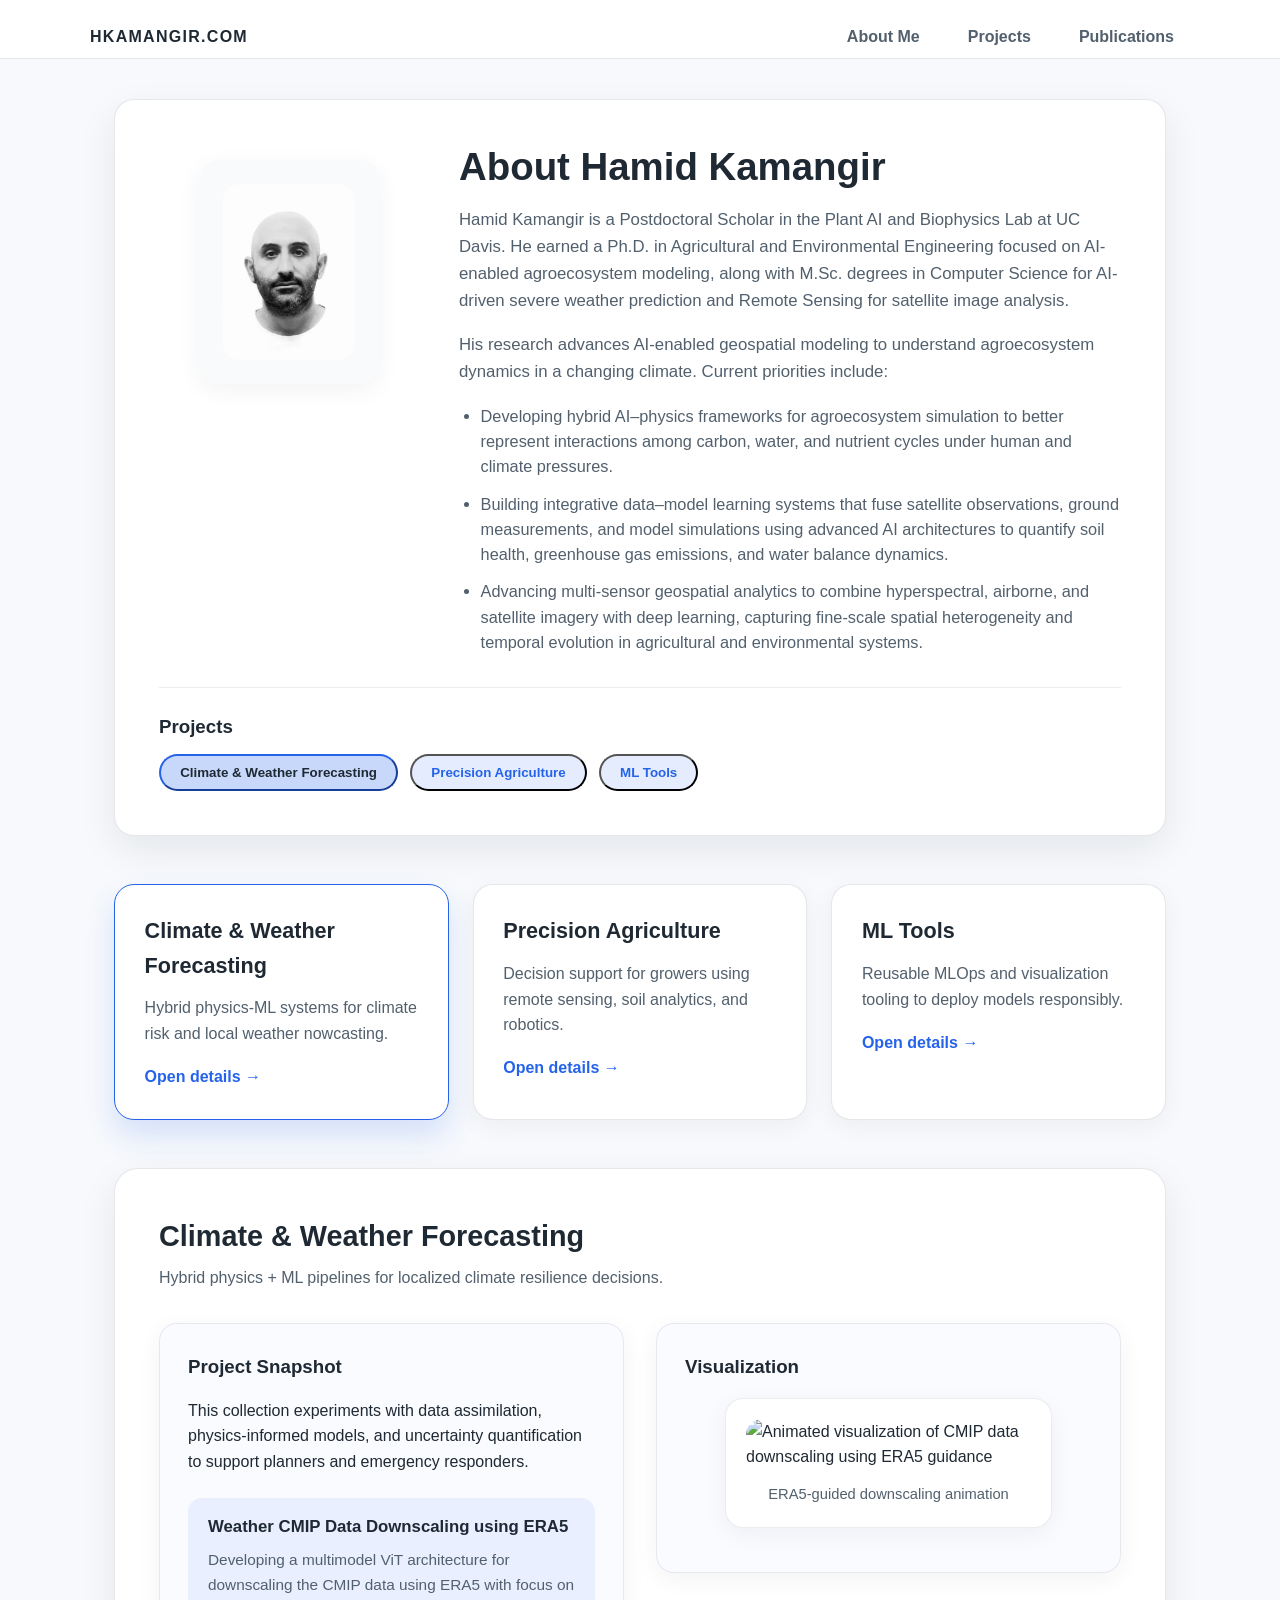
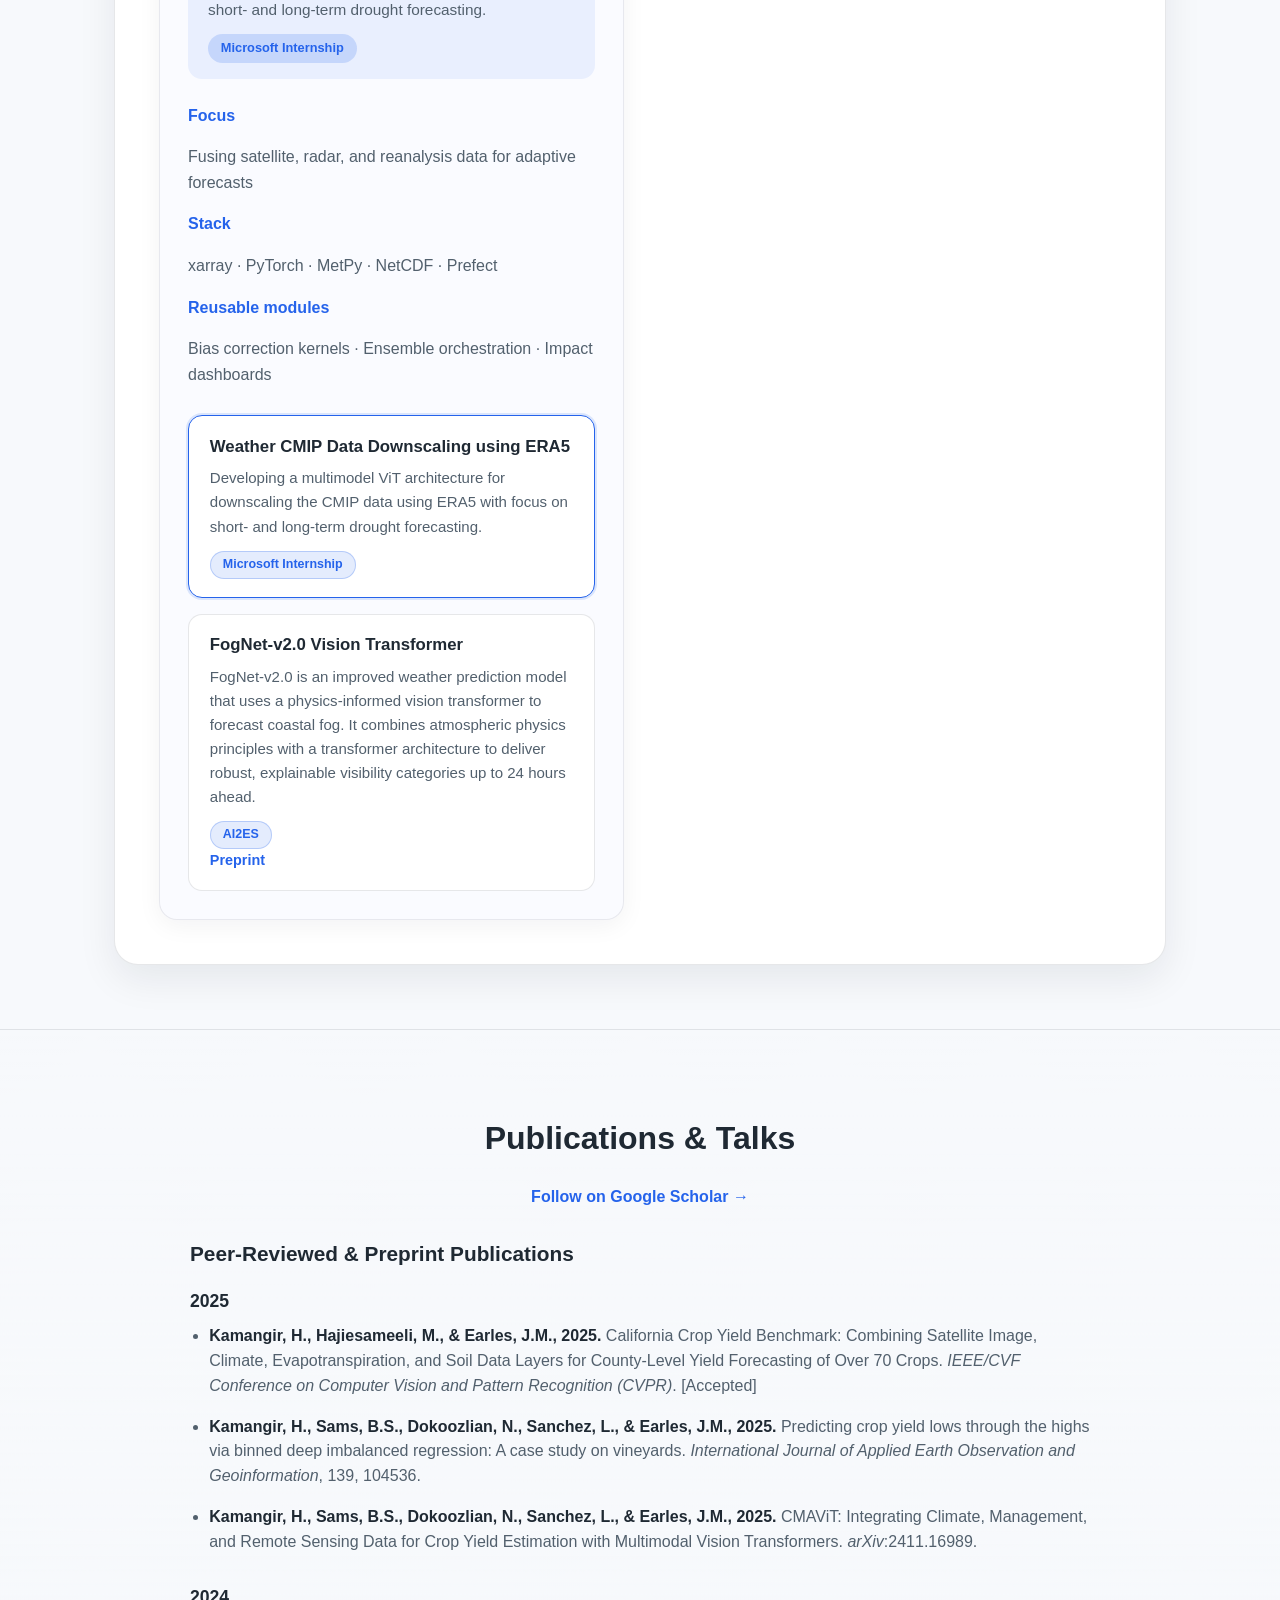
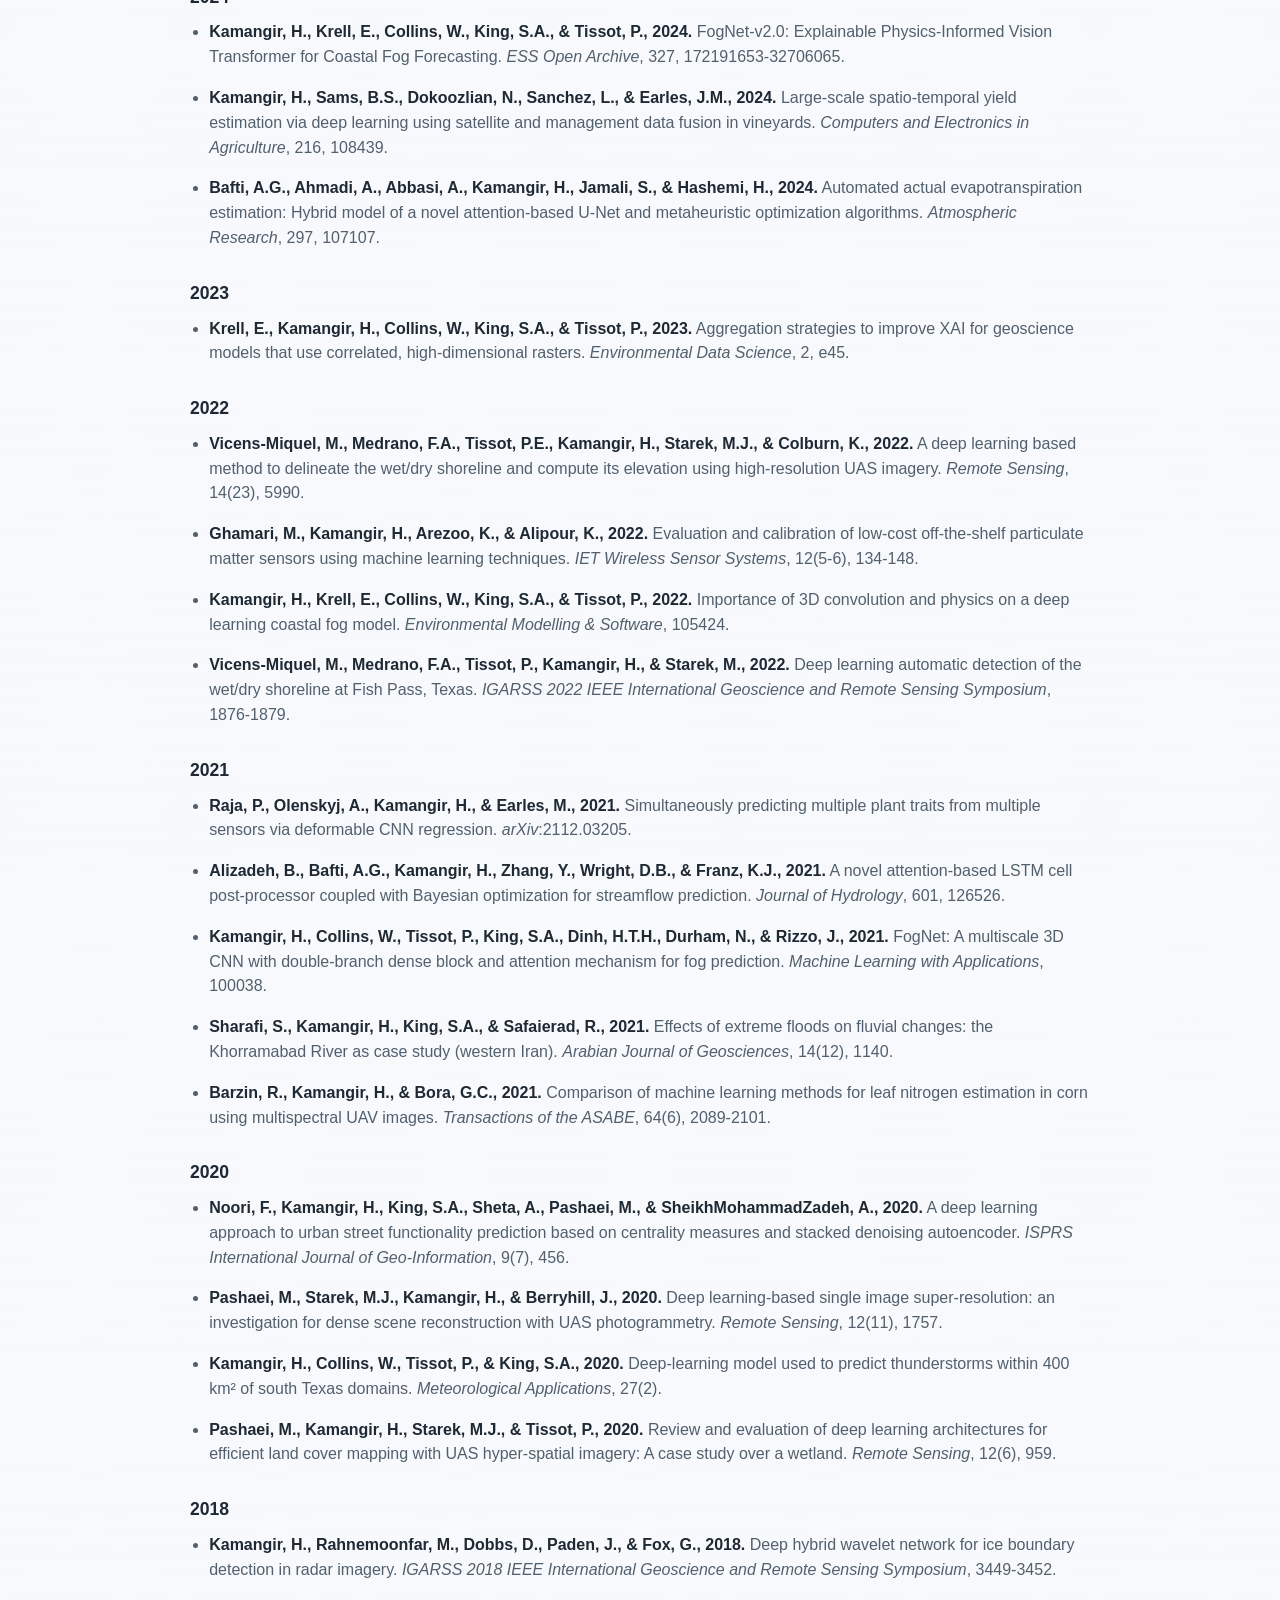
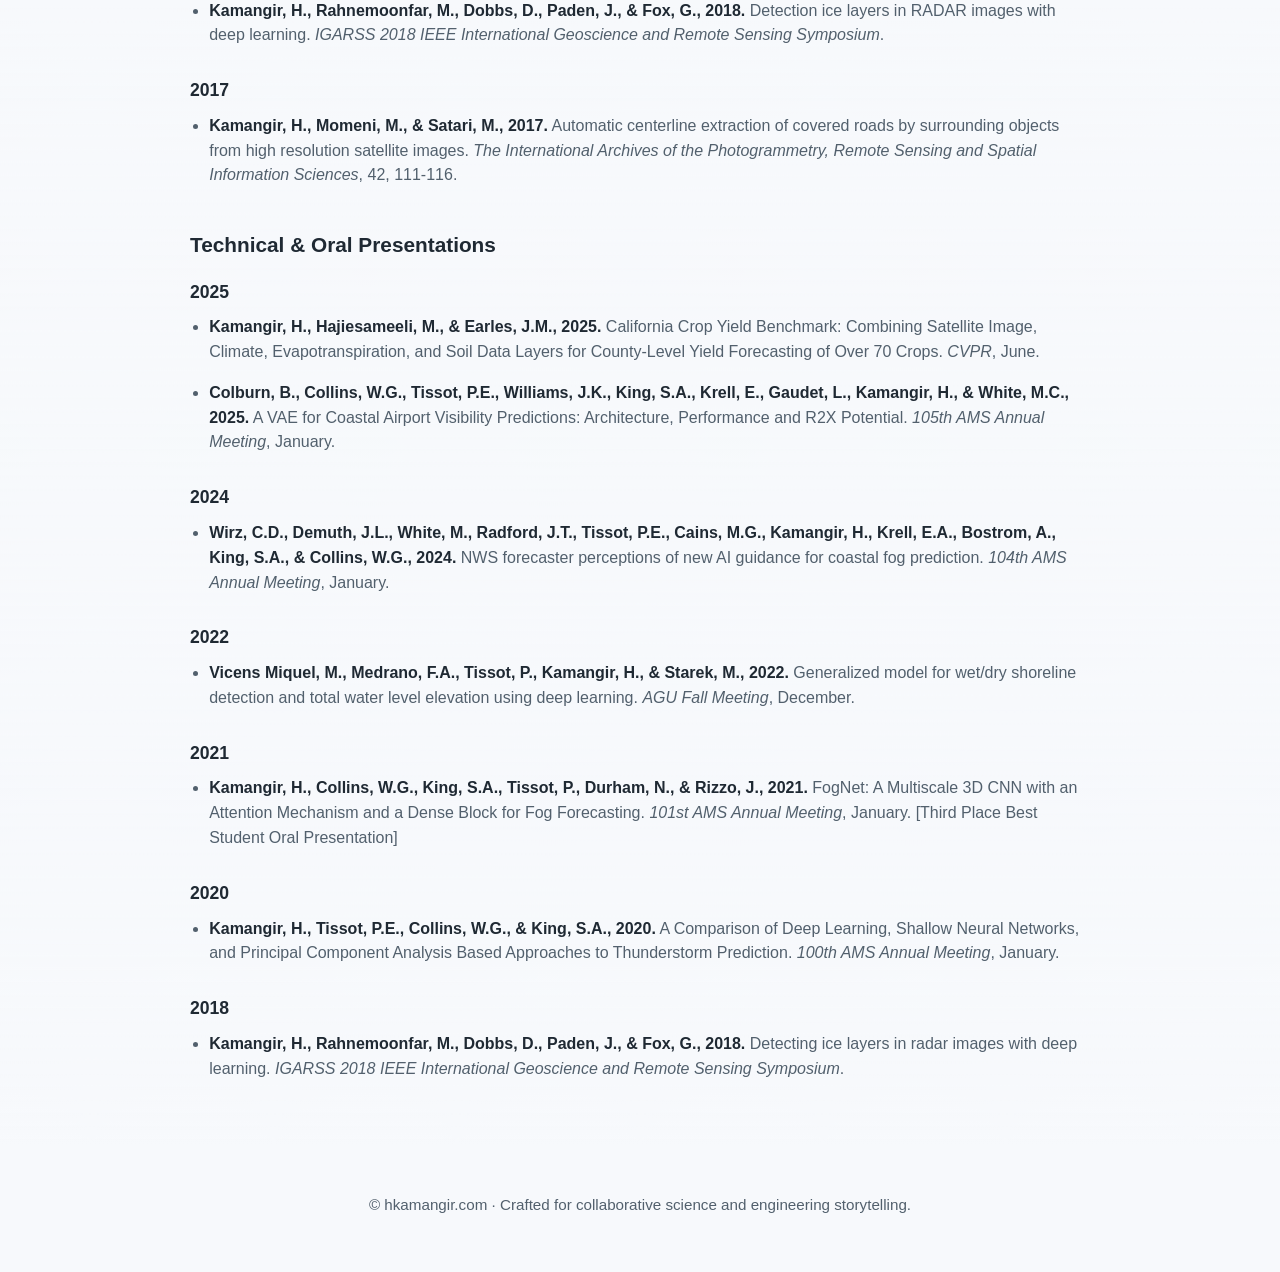
==== index.html @ d121838c "init" ====
<!DOCTYPE html>
<html lang="en">
<head>
  <meta charset="UTF-8">
  <meta name="viewport" content="width=device-width, initial-scale=1.0">
  <title>hkamangir.com</title>
  <link rel="stylesheet" href="assets/css/styles.css">
</head>
<body>
  <header class="hero">
    <nav class="nav" aria-label="Primary navigation">
      <span class="nav__brand">hkamangir.com</span>
      <ul class="nav__links">
        <li><a href="#about" class="nav__link">About Me</a></li>
        <li><a href="#pillars" class="nav__link">Projects</a></li>
        <li><a href="#publications" class="nav__link">Publications</a></li>
      </ul>
    </nav>
  </header>

  <main class="main">
    <section class="intro" id="about">
      <div class="intro__layout">
        <figure class="intro__headshot">
          <img src="assets/images/headshot.jpeg" alt="Headshot of Hamid Kamangir">
        </figure>
        <div class="intro__text">
          <h1 class="intro__title">About Hamid Kamangir</h1>
          <p class="intro__bio">Hamid Kamangir is a Postdoctoral Scholar in the Plant AI and Biophysics Lab at UC Davis. He earned a Ph.D. in Agricultural and Environmental Engineering focused on AI-enabled agroecosystem modeling, along with M.Sc. degrees in Computer Science for AI-driven severe weather prediction and Remote Sensing for satellite image analysis.</p>
          <p class="intro__bio">His research advances AI-enabled geospatial modeling to understand agroecosystem dynamics in a changing climate. Current priorities include:</p>
          <ul class="intro__list">
            <li>Developing hybrid AI–physics frameworks for agroecosystem simulation to better represent interactions among carbon, water, and nutrient cycles under human and climate pressures.</li>
            <li>Building integrative data–model learning systems that fuse satellite observations, ground measurements, and model simulations using advanced AI architectures to quantify soil health, greenhouse gas emissions, and water balance dynamics.</li>
            <li>Advancing multi-sensor geospatial analytics to combine hyperspectral, airborne, and satellite imagery with deep learning, capturing fine-scale spatial heterogeneity and temporal evolution in agricultural and environmental systems.</li>
          </ul>
        </div>
      </div>
      <div class="intro__projects" aria-label="Core project themes">
        <h3>Projects</h3>
        <div class="intro__project-tags">
          <button type="button" class="intro__project-tag" data-project-id="climate-weather">Climate &amp; Weather Forecasting</button>
          <button type="button" class="intro__project-tag" data-project-id="precision-agriculture">Precision Agriculture</button>
          <button type="button" class="intro__project-tag" data-project-id="ml-tools">ML Tools</button>
        </div>
      </div>
    </section>

    <section class="pillars" id="pillars" aria-label="Project themes">
      <div class="pillars__grid" role="tablist">
        <article class="pillar-card" role="tab" tabindex="0" data-project-id="climate-weather" aria-controls="details-panel">
          <h3>Climate &amp; Weather Forecasting</h3>
          <p>Hybrid physics-ML systems for climate risk and local weather nowcasting.</p>
          <span class="pillar-card__action">Open details →</span>
        </article>
        <article class="pillar-card" role="tab" tabindex="-1" data-project-id="precision-agriculture" aria-controls="details-panel">
          <h3>Precision Agriculture</h3>
          <p>Decision support for growers using remote sensing, soil analytics, and robotics.</p>
          <span class="pillar-card__action">Open details →</span>
        </article>
        <article class="pillar-card" role="tab" tabindex="-1" data-project-id="ml-tools" aria-controls="details-panel">
          <h3>ML Tools</h3>
          <p>Reusable MLOps and visualization tooling to deploy models responsibly.</p>
          <span class="pillar-card__action">Open details →</span>
        </article>
      </div>
    </section>

    <section class="details" id="details-panel" aria-live="polite">
      <div class="details__header">
        <h2 class="details__title">Select a theme to explore the work</h2>
        <p class="details__subtitle">You will see each collection's goals, architecture, featured projects, and visuals when you choose a theme above.</p>
      </div>
      <div class="details__content">
        <div class="details__summary">
          <h3>Project Snapshot</h3>
          <p class="details__description">Pick a project theme to load its snapshot.</p>
          <div class="details__subproject">
            <h4 class="details__subproject-title">Select a project to see its highlights.</h4>
            <p class="details__subproject-summary"></p>
            <div class="details__subproject-tags"></div>
          </div>
          <dl class="details__metrics"></dl>
          <div class="subproject-list" role="list"></div>
        </div>

        <div class="details__visual">
          <h3>Visualization</h3>
          <div class="visual-grid" aria-label="Visualizations for the selected project">
            <p class="visual-placeholder">Select a project to load visuals.</p>
          </div>
        </div>

      </div>
    </section>
  </main>

  <section class="publications" id="publications" aria-label="Publications showcase">
    <div class="publications__content">
      <h2>Publications &amp; Talks</h2>
      <a class="publications__scholar" href="https://scholar.google.com/citations?user=YLYJGQ8AAAAJ&hl=en" target="_blank" rel="noopener noreferrer">Follow on Google Scholar →</a>
      <div class="publications__group">
        <h3>Peer-Reviewed &amp; Preprint Publications</h3>
        <div class="pub-year">
          <h4>2025</h4>
          <ul class="pub-list">
            <li><strong>Kamangir, H., Hajiesameeli, M., &amp; Earles, J.M., 2025.</strong> California Crop Yield Benchmark: Combining Satellite Image, Climate, Evapotranspiration, and Soil Data Layers for County-Level Yield Forecasting of Over 70 Crops. <em>IEEE/CVF Conference on Computer Vision and Pattern Recognition (CVPR)</em>. [Accepted]</li>
            <li><strong>Kamangir, H., Sams, B.S., Dokoozlian, N., Sanchez, L., &amp; Earles, J.M., 2025.</strong> Predicting crop yield lows through the highs via binned deep imbalanced regression: A case study on vineyards. <em>International Journal of Applied Earth Observation and Geoinformation</em>, 139, 104536.</li>
            <li><strong>Kamangir, H., Sams, B.S., Dokoozlian, N., Sanchez, L., &amp; Earles, J.M., 2025.</strong> CMAViT: Integrating Climate, Management, and Remote Sensing Data for Crop Yield Estimation with Multimodal Vision Transformers. <em>arXiv</em>:2411.16989.</li>
          </ul>
        </div>
        <div class="pub-year">
          <h4>2024</h4>
          <ul class="pub-list">
            <li><strong>Kamangir, H., Krell, E., Collins, W., King, S.A., &amp; Tissot, P., 2024.</strong> FogNet-v2.0: Explainable Physics-Informed Vision Transformer for Coastal Fog Forecasting. <em>ESS Open Archive</em>, 327, 172191653-32706065.</li>
            <li><strong>Kamangir, H., Sams, B.S., Dokoozlian, N., Sanchez, L., &amp; Earles, J.M., 2024.</strong> Large-scale spatio-temporal yield estimation via deep learning using satellite and management data fusion in vineyards. <em>Computers and Electronics in Agriculture</em>, 216, 108439.</li>
            <li><strong>Bafti, A.G., Ahmadi, A., Abbasi, A., Kamangir, H., Jamali, S., &amp; Hashemi, H., 2024.</strong> Automated actual evapotranspiration estimation: Hybrid model of a novel attention-based U-Net and metaheuristic optimization algorithms. <em>Atmospheric Research</em>, 297, 107107.</li>
          </ul>
        </div>
        <div class="pub-year">
          <h4>2023</h4>
          <ul class="pub-list">
            <li><strong>Krell, E., Kamangir, H., Collins, W., King, S.A., &amp; Tissot, P., 2023.</strong> Aggregation strategies to improve XAI for geoscience models that use correlated, high-dimensional rasters. <em>Environmental Data Science</em>, 2, e45.</li>
          </ul>
        </div>
        <div class="pub-year">
          <h4>2022</h4>
          <ul class="pub-list">
            <li><strong>Vicens-Miquel, M., Medrano, F.A., Tissot, P.E., Kamangir, H., Starek, M.J., &amp; Colburn, K., 2022.</strong> A deep learning based method to delineate the wet/dry shoreline and compute its elevation using high-resolution UAS imagery. <em>Remote Sensing</em>, 14(23), 5990.</li>
            <li><strong>Ghamari, M., Kamangir, H., Arezoo, K., &amp; Alipour, K., 2022.</strong> Evaluation and calibration of low-cost off-the-shelf particulate matter sensors using machine learning techniques. <em>IET Wireless Sensor Systems</em>, 12(5-6), 134-148.</li>
            <li><strong>Kamangir, H., Krell, E., Collins, W., King, S.A., &amp; Tissot, P., 2022.</strong> Importance of 3D convolution and physics on a deep learning coastal fog model. <em>Environmental Modelling &amp; Software</em>, 105424.</li>
            <li><strong>Vicens-Miquel, M., Medrano, F.A., Tissot, P., Kamangir, H., &amp; Starek, M., 2022.</strong> Deep learning automatic detection of the wet/dry shoreline at Fish Pass, Texas. <em>IGARSS 2022 IEEE International Geoscience and Remote Sensing Symposium</em>, 1876-1879.</li>
          </ul>
        </div>
        <div class="pub-year">
          <h4>2021</h4>
          <ul class="pub-list">
            <li><strong>Raja, P., Olenskyj, A., Kamangir, H., &amp; Earles, M., 2021.</strong> Simultaneously predicting multiple plant traits from multiple sensors via deformable CNN regression. <em>arXiv</em>:2112.03205.</li>
            <li><strong>Alizadeh, B., Bafti, A.G., Kamangir, H., Zhang, Y., Wright, D.B., &amp; Franz, K.J., 2021.</strong> A novel attention-based LSTM cell post-processor coupled with Bayesian optimization for streamflow prediction. <em>Journal of Hydrology</em>, 601, 126526.</li>
            <li><strong>Kamangir, H., Collins, W., Tissot, P., King, S.A., Dinh, H.T.H., Durham, N., &amp; Rizzo, J., 2021.</strong> FogNet: A multiscale 3D CNN with double-branch dense block and attention mechanism for fog prediction. <em>Machine Learning with Applications</em>, 100038.</li>
            <li><strong>Sharafi, S., Kamangir, H., King, S.A., &amp; Safaierad, R., 2021.</strong> Effects of extreme floods on fluvial changes: the Khorramabad River as case study (western Iran). <em>Arabian Journal of Geosciences</em>, 14(12), 1140.</li>
            <li><strong>Barzin, R., Kamangir, H., &amp; Bora, G.C., 2021.</strong> Comparison of machine learning methods for leaf nitrogen estimation in corn using multispectral UAV images. <em>Transactions of the ASABE</em>, 64(6), 2089-2101.</li>
          </ul>
        </div>
        <div class="pub-year">
          <h4>2020</h4>
          <ul class="pub-list">
            <li><strong>Noori, F., Kamangir, H., King, S.A., Sheta, A., Pashaei, M., &amp; SheikhMohammadZadeh, A., 2020.</strong> A deep learning approach to urban street functionality prediction based on centrality measures and stacked denoising autoencoder. <em>ISPRS International Journal of Geo-Information</em>, 9(7), 456.</li>
            <li><strong>Pashaei, M., Starek, M.J., Kamangir, H., &amp; Berryhill, J., 2020.</strong> Deep learning-based single image super-resolution: an investigation for dense scene reconstruction with UAS photogrammetry. <em>Remote Sensing</em>, 12(11), 1757.</li>
            <li><strong>Kamangir, H., Collins, W., Tissot, P., &amp; King, S.A., 2020.</strong> Deep-learning model used to predict thunderstorms within 400 km² of south Texas domains. <em>Meteorological Applications</em>, 27(2).</li>
            <li><strong>Pashaei, M., Kamangir, H., Starek, M.J., &amp; Tissot, P., 2020.</strong> Review and evaluation of deep learning architectures for efficient land cover mapping with UAS hyper-spatial imagery: A case study over a wetland. <em>Remote Sensing</em>, 12(6), 959.</li>
          </ul>
        </div>
        <div class="pub-year">
          <h4>2018</h4>
          <ul class="pub-list">
            <li><strong>Kamangir, H., Rahnemoonfar, M., Dobbs, D., Paden, J., &amp; Fox, G., 2018.</strong> Deep hybrid wavelet network for ice boundary detection in radar imagery. <em>IGARSS 2018 IEEE International Geoscience and Remote Sensing Symposium</em>, 3449-3452.</li>
            <li><strong>Kamangir, H., Rahnemoonfar, M., Dobbs, D., Paden, J., &amp; Fox, G., 2018.</strong> Detection ice layers in RADAR images with deep learning. <em>IGARSS 2018 IEEE International Geoscience and Remote Sensing Symposium</em>.</li>
          </ul>
        </div>
        <div class="pub-year">
          <h4>2017</h4>
          <ul class="pub-list">
            <li><strong>Kamangir, H., Momeni, M., &amp; Satari, M., 2017.</strong> Automatic centerline extraction of covered roads by surrounding objects from high resolution satellite images. <em>The International Archives of the Photogrammetry, Remote Sensing and Spatial Information Sciences</em>, 42, 111-116.</li>
          </ul>
        </div>
      </div>
      <div class="publications__group">
        <h3>Technical &amp; Oral Presentations</h3>
        <div class="pub-year">
          <h4>2025</h4>
          <ul class="pub-list">
            <li><strong>Kamangir, H., Hajiesameeli, M., &amp; Earles, J.M., 2025.</strong> California Crop Yield Benchmark: Combining Satellite Image, Climate, Evapotranspiration, and Soil Data Layers for County-Level Yield Forecasting of Over 70 Crops. <em>CVPR</em>, June.</li>
            <li><strong>Colburn, B., Collins, W.G., Tissot, P.E., Williams, J.K., King, S.A., Krell, E., Gaudet, L., Kamangir, H., &amp; White, M.C., 2025.</strong> A VAE for Coastal Airport Visibility Predictions: Architecture, Performance and R2X Potential. <em>105th AMS Annual Meeting</em>, January.</li>
          </ul>
        </div>
        <div class="pub-year">
          <h4>2024</h4>
          <ul class="pub-list">
            <li><strong>Wirz, C.D., Demuth, J.L., White, M., Radford, J.T., Tissot, P.E., Cains, M.G., Kamangir, H., Krell, E.A., Bostrom, A., King, S.A., &amp; Collins, W.G., 2024.</strong> NWS forecaster perceptions of new AI guidance for coastal fog prediction. <em>104th AMS Annual Meeting</em>, January.</li>
          </ul>
        </div>
        <div class="pub-year">
          <h4>2022</h4>
          <ul class="pub-list">
            <li><strong>Vicens Miquel, M., Medrano, F.A., Tissot, P., Kamangir, H., &amp; Starek, M., 2022.</strong> Generalized model for wet/dry shoreline detection and total water level elevation using deep learning. <em>AGU Fall Meeting</em>, December.</li>
          </ul>
        </div>
        <div class="pub-year">
          <h4>2021</h4>
          <ul class="pub-list">
            <li><strong>Kamangir, H., Collins, W.G., King, S.A., Tissot, P., Durham, N., &amp; Rizzo, J., 2021.</strong> FogNet: A Multiscale 3D CNN with an Attention Mechanism and a Dense Block for Fog Forecasting. <em>101st AMS Annual Meeting</em>, January. [Third Place Best Student Oral Presentation]</li>
          </ul>
        </div>
        <div class="pub-year">
          <h4>2020</h4>
          <ul class="pub-list">
            <li><strong>Kamangir, H., Tissot, P.E., Collins, W.G., &amp; King, S.A., 2020.</strong> A Comparison of Deep Learning, Shallow Neural Networks, and Principal Component Analysis Based Approaches to Thunderstorm Prediction. <em>100th AMS Annual Meeting</em>, January.</li>
          </ul>
        </div>
        <div class="pub-year">
          <h4>2018</h4>
          <ul class="pub-list">
            <li><strong>Kamangir, H., Rahnemoonfar, M., Dobbs, D., Paden, J., &amp; Fox, G., 2018.</strong> Detecting ice layers in radar images with deep learning. <em>IGARSS 2018 IEEE International Geoscience and Remote Sensing Symposium</em>.</li>
          </ul>
        </div>
      </div>
    </div>
  </section>

  <footer class="footer">
    <p>© hkamangir.com · Crafted for collaborative science and engineering storytelling.</p>
  </footer>

  <script src="assets/js/app.js" defer></script>
</body>
</html>
---- assets/css/styles.css ----
:root {
  --color-bg: #f7f9fc;
  --color-surface: #ffffff;
  --color-accent: #2563eb;
  --color-accent-muted: #3b82f6;
  --color-text: #1f2933;
  --color-text-muted: #52606d;
  --color-border: rgba(15, 23, 42, 0.1);
  --shadow-soft: 0 14px 38px rgba(15, 23, 42, 0.08);
  --shadow-subtle: 0 6px 24px rgba(15, 23, 42, 0.05);
  --font-sans: "Inter", "Segoe UI", -apple-system, BlinkMacSystemFont, sans-serif;
  --transition: 220ms cubic-bezier(0.215, 0.61, 0.355, 1);
}

* {
  box-sizing: border-box;
}

html, body {
  margin: 0;
  padding: 0;
  background: var(--color-bg);
  color: var(--color-text);
  font-family: var(--font-sans);
  line-height: 1.6;
}

body {
  min-height: 100vh;
  display: flex;
  flex-direction: column;
}

.hero {
  background: var(--color-surface);
  border-bottom: 1px solid var(--color-border);
  padding: 1.5rem 1.5rem 0.5rem;
}

.nav {
  display: flex;
  justify-content: space-between;
  align-items: center;
  max-width: 1100px;
  margin: 0 auto;
}

.nav__brand {
  font-weight: 700;
  font-size: 1rem;
  letter-spacing: 0.08em;
  text-transform: uppercase;
  color: var(--color-text);
}

.nav__links {
  list-style: none;
  display: flex;
  gap: 1rem;
  margin: 0;
  padding: 0;
}

.nav__link {
  color: var(--color-text-muted);
  text-decoration: none;
  font-weight: 600;
  padding: 0.45rem 1rem;
  border-radius: 999px;
  transition: background var(--transition), color var(--transition), box-shadow var(--transition);
}

.nav__link:hover,
.nav__link:focus-visible {
  color: var(--color-text);
  background: rgba(37, 99, 235, 0.12);
  box-shadow: var(--shadow-subtle);
  outline: none;
}

.main {
  flex: 1;
  padding: 2.5rem 1.5rem 4rem;
  max-width: 1100px;
  width: 100%;
  margin: 0 auto;
}

.intro {
  background: var(--color-surface);
  border-radius: 20px;
  border: 1px solid var(--color-border);
  box-shadow: var(--shadow-soft);
  padding: 2.75rem;
  display: grid;
  gap: 2rem;
}

.intro__layout {
  display: grid;
  grid-template-columns: minmax(220px, 260px) 1fr;
  gap: 2.5rem;
  align-items: start;
}

.intro__headshot {
  background: #f8fafc;
  border-radius: 20px;
  padding: 1.5rem;
  box-shadow: var(--shadow-subtle);
  display: flex;
  flex-direction: column;
  align-items: center;
  gap: 1.25rem;
  text-align: center;
}

.intro__headshot img {
  width: 100%;
  max-width: 220px;
  aspect-ratio: 3 / 4;
  border-radius: 16px;
  object-fit: cover;
  background: linear-gradient(135deg, #e0e7ff 0%, #f1f5f9 100%);
}


.intro__text {
  display: grid;
  gap: 1.1rem;
}

.intro__title {
  margin: 0;
  font-size: clamp(1.9rem, 3vw, 2.4rem);
  line-height: 1.2;
}

.intro__bio {
  margin: 0;
  color: var(--color-text-muted);
  font-size: 1.05rem;
}

.intro__list {
  margin: 0;
  padding-left: 1.35rem;
  color: var(--color-text-muted);
  font-size: 1.02rem;
  display: grid;
  gap: 0.75rem;
}

.intro__list li {
  line-height: 1.55;
}




.intro__projects {
  border-top: 1px solid rgba(15, 23, 42, 0.08);
  padding-top: 1.5rem;
}

.intro__projects h3 {
  margin: 0 0 0.75rem;
  color: var(--color-text);
}

.intro__project-tags {
  display: flex;
  flex-wrap: wrap;
  gap: 0.75rem;
}

.intro__project-tag {
  background: rgba(37, 99, 235, 0.12);
  border-radius: 999px;
  color: var(--color-accent);
  padding: 0.55rem 1.2rem;
  font-weight: 600;
  cursor: pointer;
  transition: transform var(--transition), background var(--transition), border var(--transition);
}

.intro__project-tag:hover,
.intro__project-tag:focus-visible {
  transform: translateY(-2px);
  background: rgba(37, 99, 235, 0.2);
  border-color: var(--color-accent);
  outline: none;
}

.intro__project-tag[aria-pressed="true"] {
  background: rgba(37, 99, 235, 0.25);
  border-color: var(--color-accent);
  color: var(--color-text);
}

.pillars {
  margin-top: 3rem;
}

.pillars h2 {
  font-size: 2rem;
  margin-bottom: 1.5rem;
  color: var(--color-text);
}

.pillars__grid {
  display: grid;
  grid-template-columns: repeat(auto-fit, minmax(240px, 1fr));
  gap: 1.5rem;
}

.pillar-card {
  background: var(--color-surface);
  border-radius: 20px;
  padding: 1.85rem;
  border: 1px solid var(--color-border);
  box-shadow: var(--shadow-subtle);
  cursor: pointer;
  transition: transform var(--transition), border-color var(--transition), box-shadow var(--transition);
}

.pillar-card h3 {
  margin: 0 0 0.75rem;
  font-size: 1.35rem;
}

.pillar-card p {
  color: var(--color-text-muted);
  margin: 0 0 1.1rem;
}

.pillar-card__action {
  font-weight: 600;
  color: var(--color-accent);
}

.pillar-card:hover,
.pillar-card:focus-visible {
  transform: translateY(-6px);
  border-color: var(--color-accent);
  box-shadow: 0 20px 36px rgba(37, 99, 235, 0.12);
  outline: none;
}

.pillar-card[aria-selected="true"] {
  border-color: var(--color-accent);
  box-shadow: 0 16px 30px rgba(37, 99, 235, 0.16);
}

.details {
  margin-top: 3rem;
  padding: 2.75rem;
  background: var(--color-surface);
  border-radius: 24px;
  border: 1px solid var(--color-border);
  box-shadow: var(--shadow-soft);
}

.details__header h2 {
  margin: 0;
  font-size: 1.8rem;
}

.details__subtitle {
  color: var(--color-text-muted);
  margin: 0.35rem 0 2rem;
}

.details__content {
  display: grid;
  gap: 2rem;
}

.details__summary,
.details__visual {
  background: rgba(248, 250, 255, 0.7);
  border-radius: 18px;
  border: 1px solid rgba(15, 23, 42, 0.08);
  padding: 1.75rem;
  box-shadow: var(--shadow-subtle);
}

.details__summary h3,
.details__visual h3 {
  margin: 0;
}

.details__metrics {
  display: grid;
  gap: 1rem;
  margin: 1.5rem 0 0;
}

.details__subproject {
  margin-top: 1.5rem;
  padding: 1rem 1.25rem;
  border-radius: 14px;
  background: rgba(37, 99, 235, 0.08);
}

.details__subproject-title {
  margin: 0 0 0.45rem;
  font-size: 1.05rem;
}

.details__subproject-summary {
  margin: 0;
  color: var(--color-text-muted);
  font-size: 0.96rem;
}

.details__metrics dt {
  font-weight: 600;
  color: var(--color-accent);
}

.details__metrics dd {
  margin: 0;
  color: var(--color-text-muted);
}

.workflow {
  display: flex;
  gap: 1rem;
  flex-wrap: wrap;
  justify-content: center;
  align-items: stretch;
  min-height: 150px;
}

.workflow__step {
  position: relative;
  padding: 1.15rem 1rem;
  border-radius: 14px;
  border: 1px solid rgba(37, 99, 235, 0.2);
  background: rgba(37, 99, 235, 0.1);
  flex: 1 1 180px;
  min-width: 160px;
  text-align: center;
  transition: transform var(--transition), background var(--transition);
}

.workflow__step::after {
  content: "";
  position: absolute;
  top: 50%;
  right: -0.65rem;
  width: 12px;
  height: 12px;
  border-right: 2px solid var(--color-accent);
  border-bottom: 2px solid var(--color-accent);
  transform: translateY(-50%) rotate(-45deg);
  opacity: 0.65;
}

.workflow__step:last-child::after {
  display: none;
}

.workflow__step strong {
  display: block;
  margin-bottom: 0.25rem;
}

.workflow__step span {
  color: var(--color-text-muted);
  font-size: 0.9rem;
}

.workflow__step:hover {
  transform: translateY(-3px);
  background: rgba(37, 99, 235, 0.18);
}

.visual-grid {
  display: grid;
  grid-template-columns: repeat(auto-fit, minmax(320px, 1fr));
  gap: 1.5rem;
}

.visual-item {
  background: var(--color-surface);
  border-radius: 18px;
  border: 1px solid rgba(15, 23, 42, 0.08);
  padding: 1.25rem;
  box-shadow: var(--shadow-subtle);
  display: flex;
  flex-direction: column;
  gap: 0.85rem;
}

.visual-item figcaption {
  margin: 0;
  color: var(--color-text-muted);
  font-size: 0.92rem;
  text-align: center;
}

.visual-item--text {
  align-items: flex-start;
  gap: 0.65rem;
}

.visual-item--text figcaption {
  text-align: left;
}

.visual-step {
  font-weight: 700;
  color: var(--color-accent);
}

.visual-media {
  width: 100%;
  border-radius: 16px;
  object-fit: cover;
}

.visual-placeholder {
  margin: 0;
  color: var(--color-text-muted);
  font-size: 0.95rem;
}

.subproject-list {
  display: grid;
  gap: 1rem;
  margin-top: 1.75rem;
}

.subproject-card {
  background: var(--color-surface);
  border: 1px solid rgba(15, 23, 42, 0.1);
  border-radius: 14px;
  padding: 1.1rem 1.3rem;
  transition: transform var(--transition), border var(--transition), box-shadow var(--transition);
}

.subproject-card[aria-selected="true"] {
  border-color: var(--color-accent);
  box-shadow: 0 0 0 2px rgba(37, 99, 235, 0.15);
}

.subproject-card:hover,
.subproject-card:focus-visible {
  transform: translateY(-2px);
  border-color: var(--color-accent);
  box-shadow: var(--shadow-subtle);
  outline: none;
}

.subproject-card__title {
  margin: 0 0 0.35rem;
  font-size: 1.05rem;
}

.subproject-card__meta {
  margin: 0 0 0.75rem;
  color: var(--color-text-muted);
  font-size: 0.94rem;
}

.subproject-card__links {
  display: flex;
  flex-wrap: wrap;
  gap: 0.55rem;
  font-size: 0.9rem;
}

.subproject-card__link {
  color: var(--color-accent);
  text-decoration: none;
  font-weight: 600;
}

.subproject-card__link:hover,
.subproject-card__link:focus-visible {
  text-decoration: underline;
  outline: none;
}

.subproject-card__tags {
  display: flex;
  flex-wrap: wrap;
  gap: 0.4rem;
  margin-top: 0.75rem;
}

.subproject-card__tag {
  background: rgba(37, 99, 235, 0.12);
  border: 1px solid rgba(37, 99, 235, 0.25);
  border-radius: 999px;
  padding: 0.2rem 0.75rem;
  font-size: 0.78rem;
  font-weight: 600;
  color: var(--color-accent);
}

.details__subproject-tags {
  margin-top: 0.75rem;
  display: flex;
  flex-wrap: wrap;
  gap: 0.5rem;
}

.details__subproject-tag {
  background: rgba(37, 99, 235, 0.18);
  border-radius: 999px;
  padding: 0.25rem 0.8rem;
  font-size: 0.8rem;
  font-weight: 600;
  color: var(--color-accent);
}

.workflow img.visual-media {
  max-width: 100%;
  border-radius: 16px;
  box-shadow: var(--shadow-subtle);
}

.subproject-empty {
  margin: 0;
  color: var(--color-text-muted);
  font-style: italic;
}

.publications {
  padding: 3.5rem 1.5rem 4rem;
  background: linear-gradient(180deg, rgba(247, 249, 252, 0) 0%, rgba(247, 249, 252, 1) 100%);
  border-top: 1px solid var(--color-border);
}

.publications__content {
  max-width: 900px;
  margin: 0 auto;
  text-align: center;
  color: var(--color-text-muted);
}

.publications__content h2 {
  color: var(--color-text);
  font-size: 2rem;
  margin-bottom: 1rem;
}

.publications__scholar {
  display: inline-flex;
  align-items: center;
  gap: 0.4rem;
  margin-top: 0.25rem;
  font-weight: 600;
  color: var(--color-accent);
  text-decoration: none;
  transition: color var(--transition);
}

.publications__scholar:hover,
.publications__scholar:focus-visible {
  color: var(--color-accent-muted);
  outline: none;
}

.publications__group {
  margin-top: 2.5rem;
  text-align: left;
}

.publications__group:first-of-type {
  margin-top: 1.75rem;
}

.publications__group h3 {
  margin: 0 0 1rem;
  color: var(--color-text);
  font-size: 1.3rem;
}

.pub-year {
  margin-top: 1.75rem;
}

.pub-year:first-of-type {
  margin-top: 0.75rem;
}

.pub-year h4 {
  margin: 0 0 0.6rem;
  font-size: 1.1rem;
  color: var(--color-text);
}

.pub-list {
  margin: 0;
  padding-left: 1.2rem;
  display: grid;
  gap: 1rem;
  color: var(--color-text-muted);
  font-size: 1rem;
  line-height: 1.55;
}

.pub-list li strong {
  color: var(--color-text);
}

.pub-list li em {
  font-style: italic;
}


.footer {
  text-align: center;
  padding: 2rem 1rem 2.5rem;
  color: var(--color-text-muted);
  font-size: 0.95rem;
}

@media (min-width: 900px) {
  .details__content {
    grid-template-columns: repeat(2, minmax(0, 1fr));
    align-items: start;
  }
}

@media (max-width: 900px) {
  .intro__layout {
    grid-template-columns: 1fr;
    text-align: center;
  }

  .intro__headshot {
    max-width: 320px;
    margin: 0 auto;
  }
}

@media (max-width: 720px) {
  .visual-grid {
    grid-template-columns: 1fr;
  }

  .hero {
    padding: 1.25rem 1rem 0.5rem;
  }

  .nav {
    flex-direction: column;
    gap: 1rem;
  }

  .main {
    padding: 2rem 1rem 3rem;
  }

  .intro {
    padding: 2.25rem 1.5rem;
  }

  .details {
    padding: 2.25rem 1.5rem;
  }

  .workflow {
    flex-direction: column;
  }

  .workflow__step {
    width: 100%;
  }

  .workflow__step::after {
    left: 50%;
    right: auto;
    top: auto;
    bottom: -0.7rem;
    transform: translateX(-50%) rotate(45deg);
  }

  .intro__project-tags {
    flex-direction: column;
    align-items: stretch;
  }
}
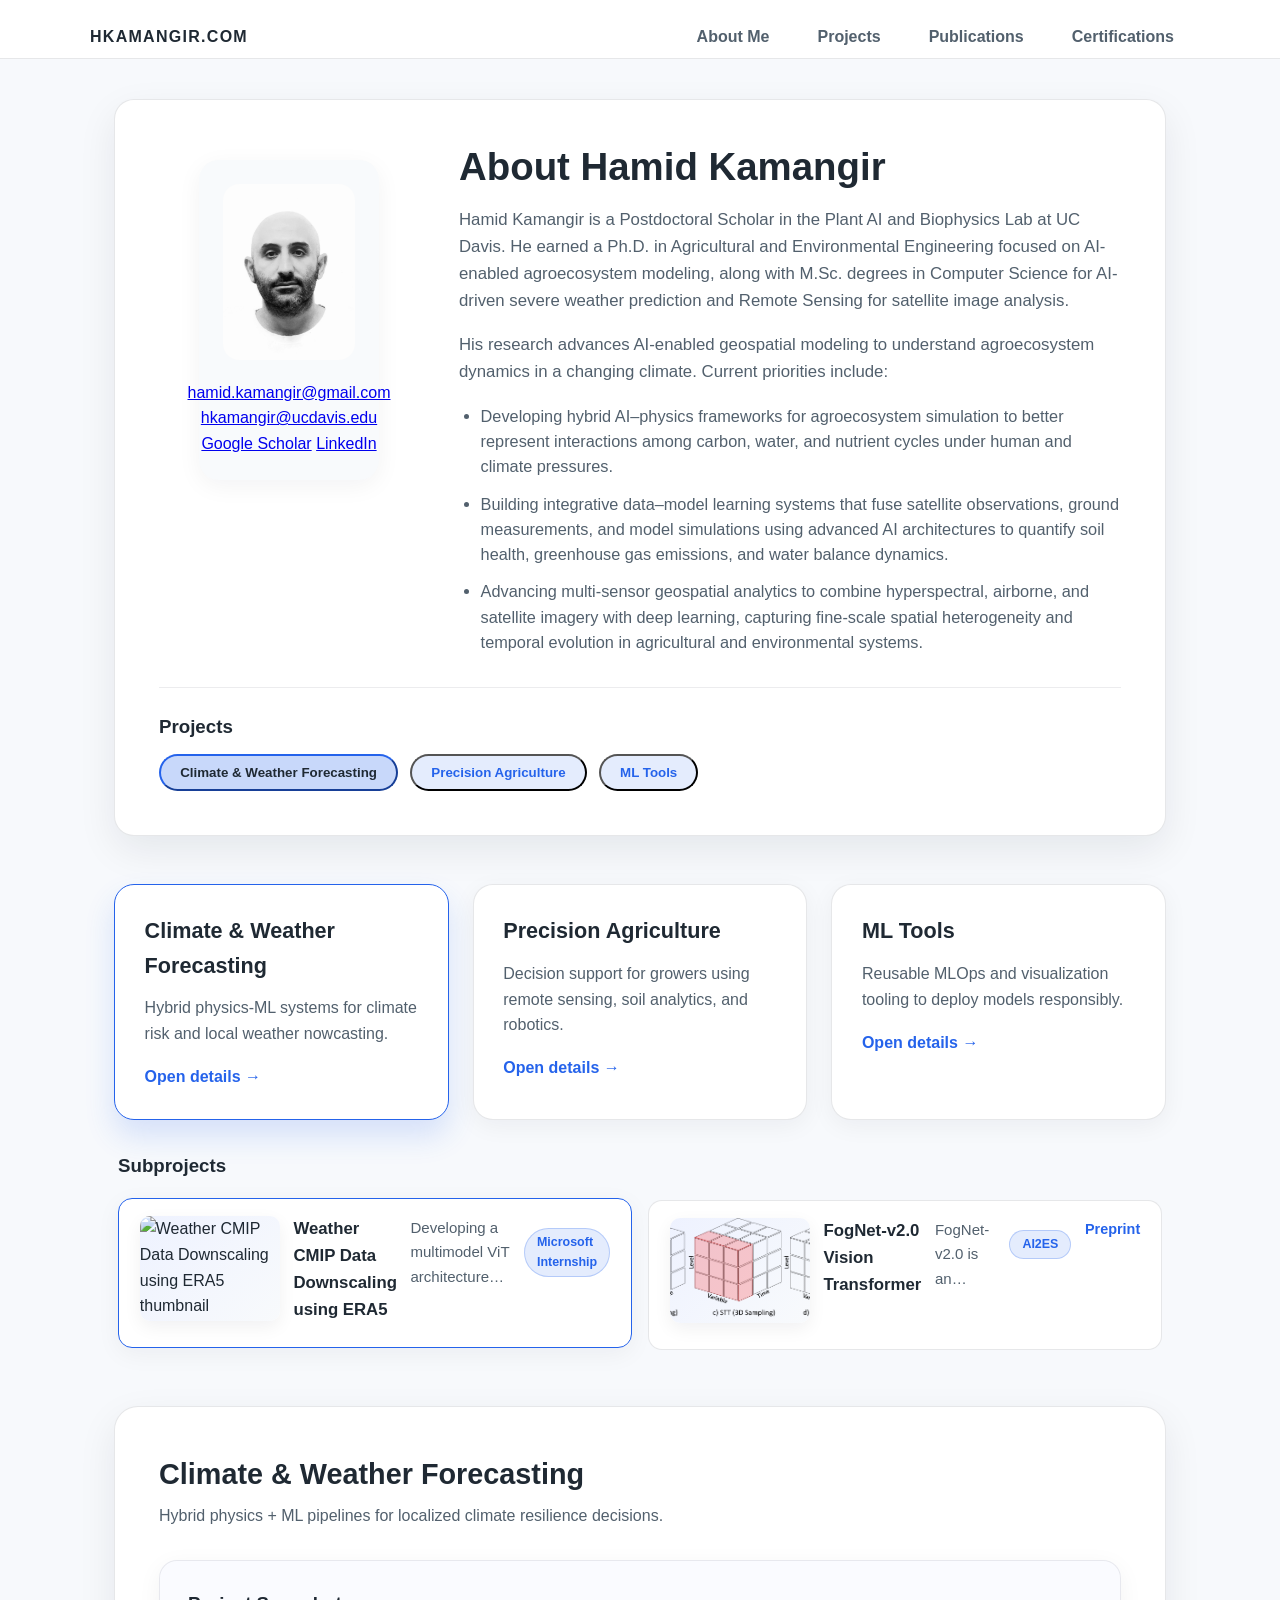
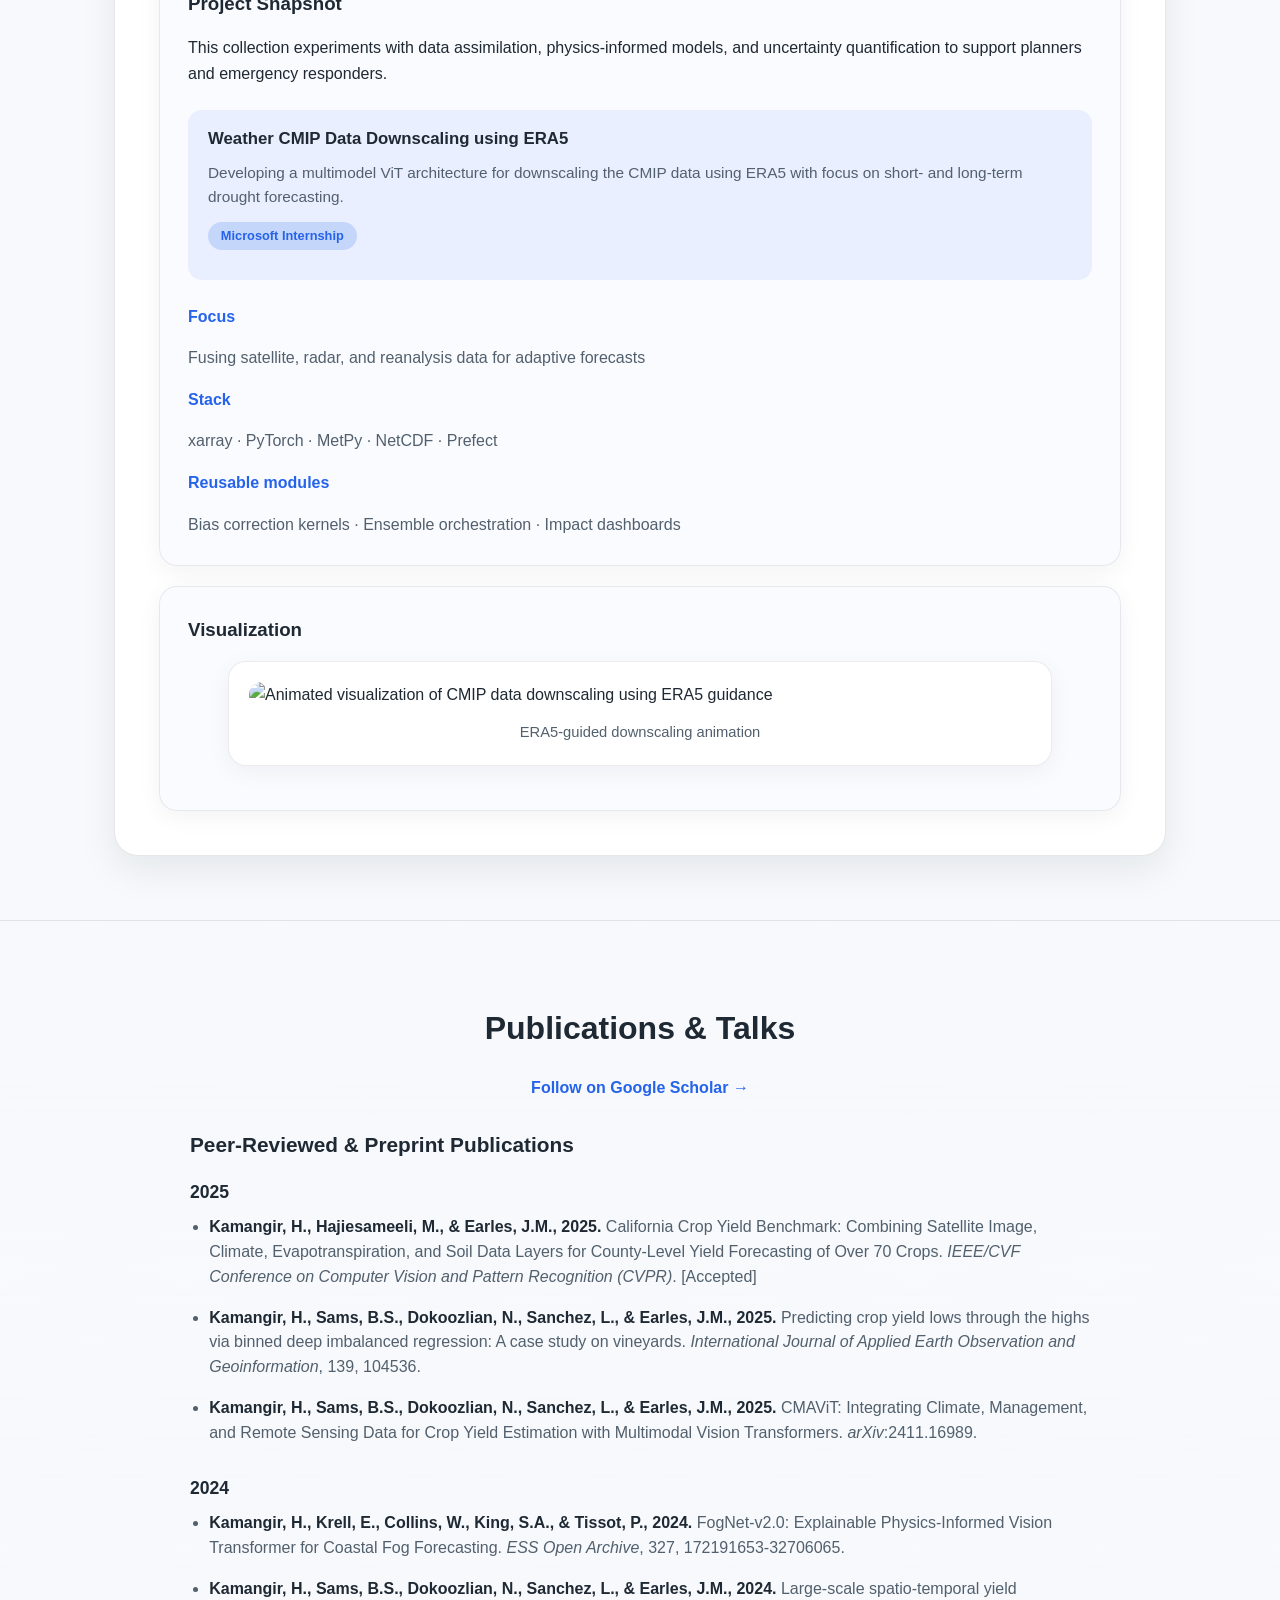
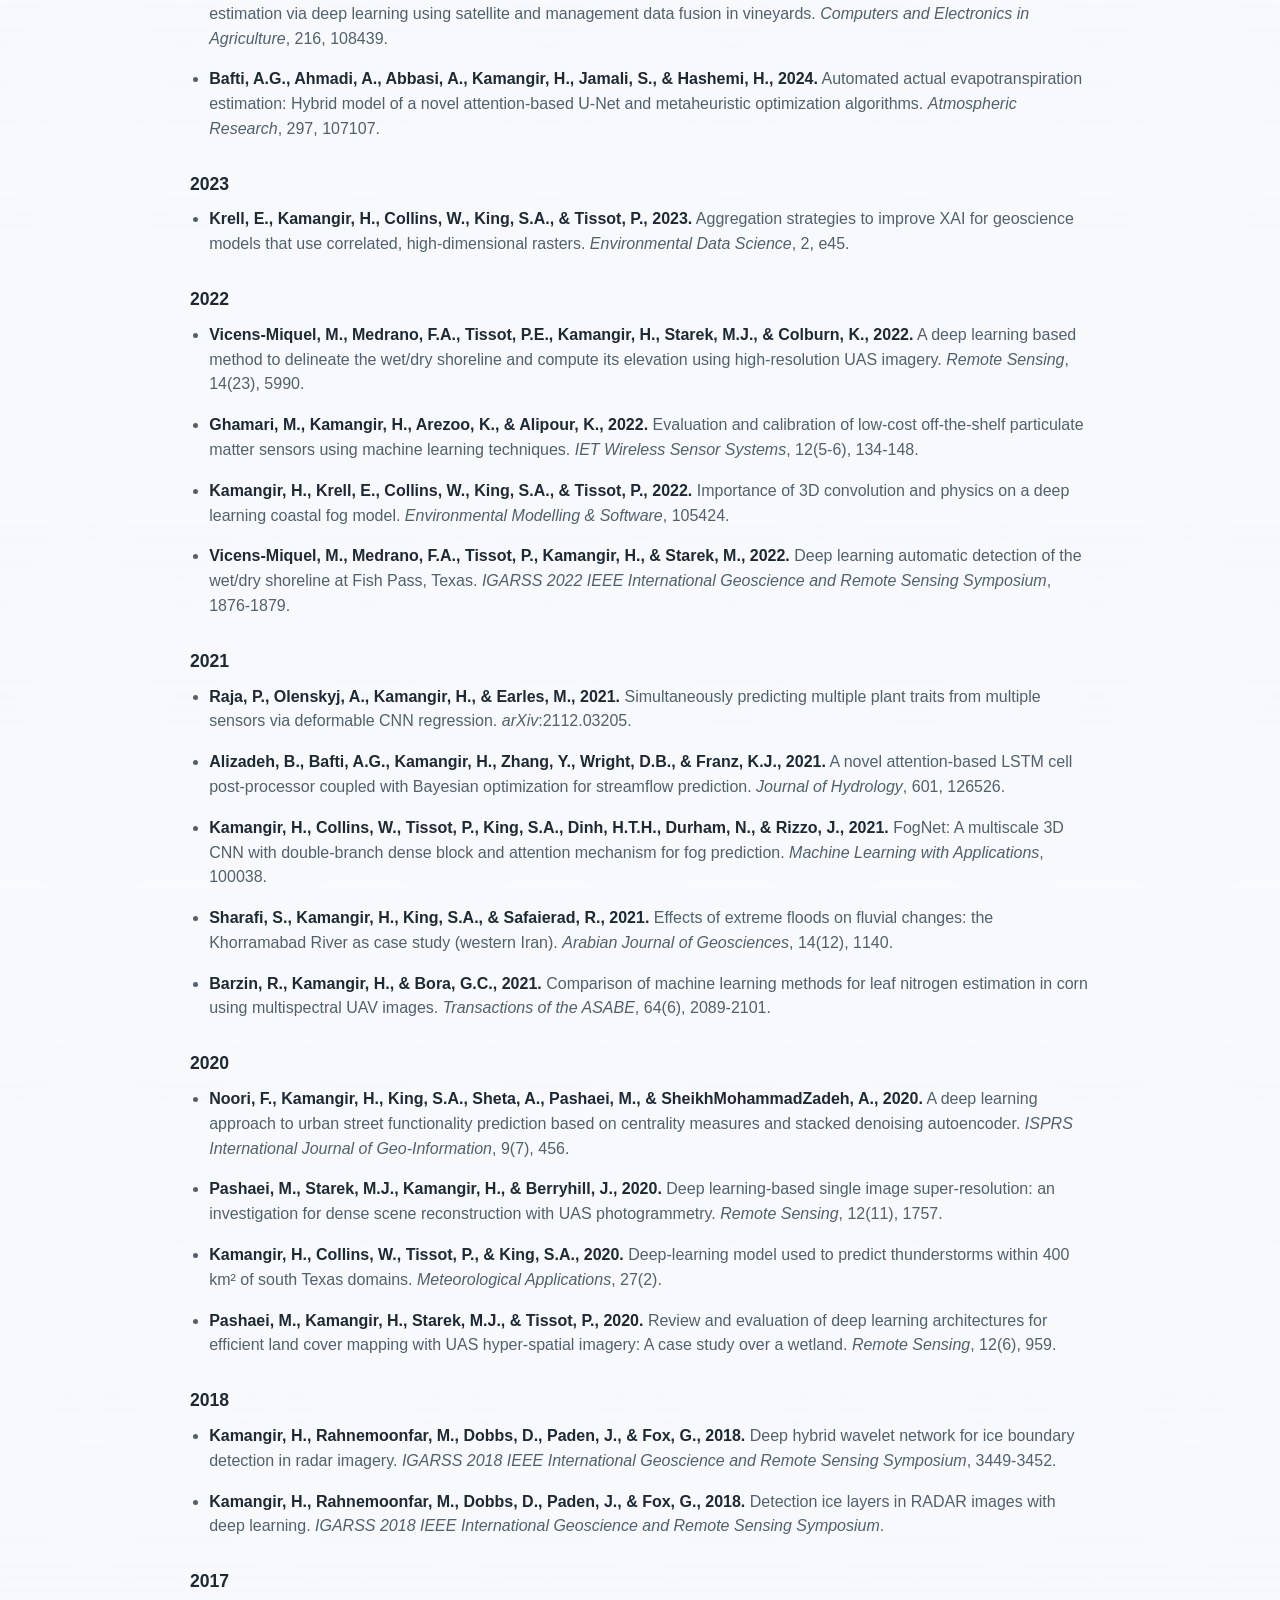
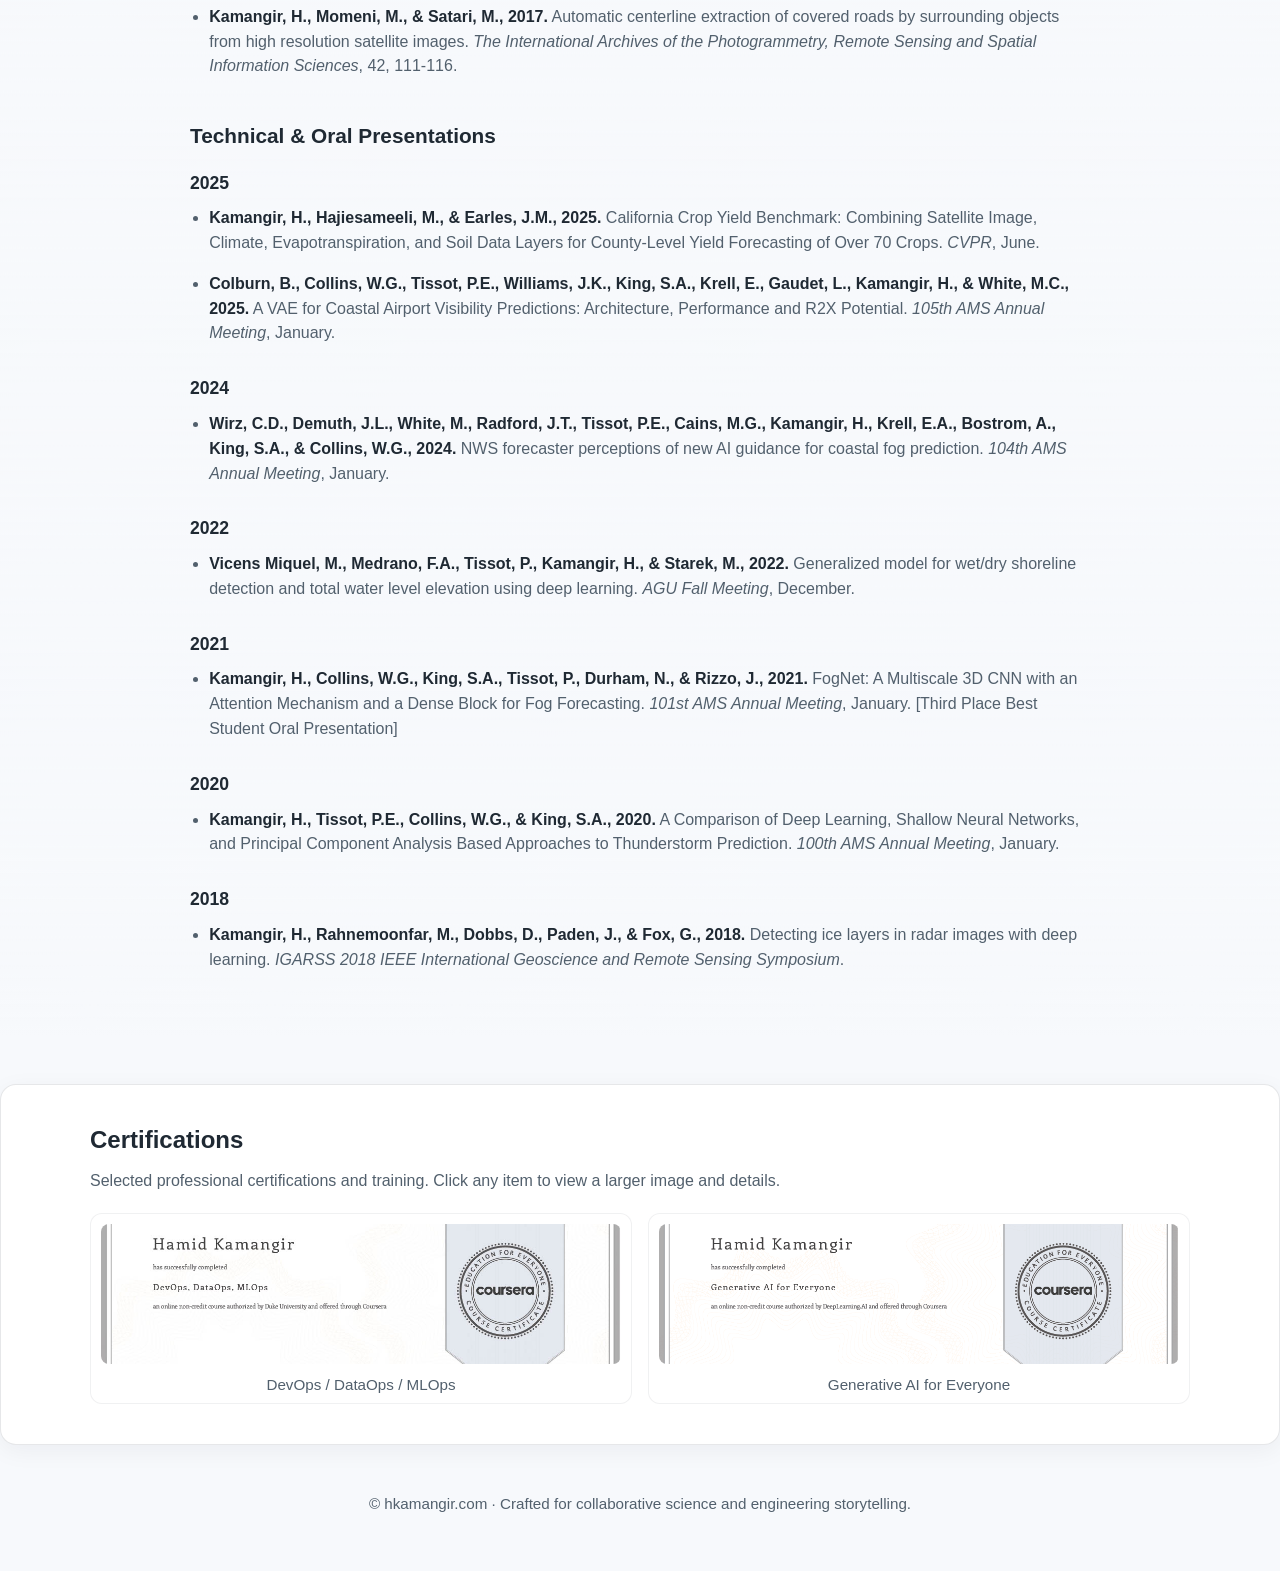
==== commit 2501ccbc: "updating the profile" ====
--- a/index.html
+++ b/index.html
@@ -14,6 +14,7 @@
         <li><a href="#about" class="nav__link">About Me</a></li>
         <li><a href="#pillars" class="nav__link">Projects</a></li>
         <li><a href="#publications" class="nav__link">Publications</a></li>
+        <li><a href="#certifications" class="nav__link">Certifications</a></li>
       </ul>
     </nav>
   </header>
@@ -23,6 +24,14 @@
       <div class="intro__layout">
         <figure class="intro__headshot">
           <img src="assets/images/headshot.jpeg" alt="Headshot of Hamid Kamangir">
+          <figcaption class="intro__contact">
+            <div class="contact-links">
+              <a class="contact-link contact-link--email" href="mailto:hamid.kamangir@gmail.com">hamid.kamangir@gmail.com</a>
+              <a class="contact-link contact-link--email" href="mailto:hkamangir@ucdavis.edu">hkamangir@ucdavis.edu</a>
+              <a class="contact-link contact-link--scholar" href="https://scholar.google.com/citations?user=YLYJGQ8AAAAJ&hl=en" target="_blank" rel="noopener noreferrer">Google Scholar</a>
+              <a class="contact-link contact-link--linkedin" href="https://www.linkedin.com/in/hamid-kamangir-00b90b5b/" target="_blank" rel="noopener noreferrer">LinkedIn</a>
+            </div>
+          </figcaption>
         </figure>
         <div class="intro__text">
           <h1 class="intro__title">About Hamid Kamangir</h1>
@@ -44,6 +53,8 @@
         </div>
       </div>
     </section>
+
+    
 
     <section class="pillars" id="pillars" aria-label="Project themes">
       <div class="pillars__grid" role="tablist">
@@ -65,12 +76,21 @@
       </div>
     </section>
 
+    <!-- SUBPROJECTS STRIP: moved to sit directly below the pillar cards -->
+    <div class="details__subprojects" aria-label="Subprojects selector">
+      <h3>Subprojects</h3>
+      <div class="subproject-list" role="list"></div>
+    </div>
+
     <section class="details" id="details-panel" aria-live="polite">
       <div class="details__header">
         <h2 class="details__title">Select a theme to explore the work</h2>
         <p class="details__subtitle">You will see each collection's goals, architecture, featured projects, and visuals when you choose a theme above.</p>
       </div>
+      <!-- Accessibility status region for screen readers -->
+      <div id="a11y-status" class="visually-hidden" aria-live="polite" aria-atomic="true"></div>
       <div class="details__content">
+        <!-- MIDDLE STRIP: explanation / summary for the selected subproject -->
         <div class="details__summary">
           <h3>Project Snapshot</h3>
           <p class="details__description">Pick a project theme to load its snapshot.</p>
@@ -80,9 +100,9 @@
             <div class="details__subproject-tags"></div>
           </div>
           <dl class="details__metrics"></dl>
-          <div class="subproject-list" role="list"></div>
-        </div>
-
+        </div>
+
+        <!-- BOTTOM STRIP: visualization area -->
         <div class="details__visual">
           <h3>Visualization</h3>
           <div class="visual-grid" aria-label="Visualizations for the selected project">
@@ -207,6 +227,32 @@
     </div>
   </section>
 
+  <!-- Certifications -->
+  <section id="certifications" class="certifications" aria-labelledby="certifications-title">
+    <div class="certifications__inner">
+      <h2 id="certifications-title">Certifications</h2>
+      <p class="certifications__intro">Selected professional certifications and training. Click any item to view a larger image and details.</p>
+      <div class="cert-grid" id="cert-grid" role="list"></div>
+    </div>
+
+    <!-- Lightbox modal (hidden until a cert is opened) -->
+    <div id="cert-lightbox" class="cert-lightbox" role="dialog" aria-modal="true" aria-labelledby="cert-lightbox-title" tabindex="-1" hidden>
+      <div class="cert-lightbox__backdrop" data-action="close"></div>
+      <div class="cert-lightbox__panel">
+        <button class="cert-lightbox__close" aria-label="Close (Esc)" data-action="close">×</button>
+        <button class="cert-lightbox__nav cert-lightbox__prev" aria-label="Previous" data-action="prev">‹</button>
+        <div class="cert-lightbox__content">
+          <h3 id="cert-lightbox-title" class="visually-hidden">Certificate preview</h3>
+          <figure class="cert-lightbox__figure">
+            <img id="cert-lightbox-img" class="cert-lightbox__img" src="" alt="" />
+            <figcaption id="cert-lightbox-caption" class="cert-lightbox__caption"></figcaption>
+          </figure>
+        </div>
+        <button class="cert-lightbox__nav cert-lightbox__next" aria-label="Next" data-action="next">›</button>
+      </div>
+    </div>
+  </section>
+
   <footer class="footer">
     <p>© hkamangir.com · Crafted for collaborative science and engineering storytelling.</p>
   </footer>
--- a/assets/css/styles.css
+++ b/assets/css/styles.css
@@ -273,7 +273,9 @@
 
 .details__content {
   display: grid;
-  gap: 2rem;
+  gap: 1.25rem;
+  /* keep stacked strips: subprojects (top), summary (middle), visual (bottom) */
+  grid-template-columns: 1fr;
 }
 
 .details__summary,
@@ -427,10 +429,180 @@
   font-size: 0.95rem;
 }
 
+/* visually-hidden utility */
+.visually-hidden {
+  position: absolute !important;
+  height: 1px; width: 1px;
+  overflow: hidden;
+  clip: rect(1px, 1px, 1px, 1px);
+  white-space: nowrap;
+  border: 0; padding: 0; margin: -1px;
+}
+
+/* visual grid cross-fade */
+.visual-grid {
+  position: relative;
+  min-height: 80px;
+  transition: opacity 280ms var(--transition), transform 280ms var(--transition);
+  opacity: 0;
+}
+.visual-grid.is-visible {
+  opacity: 1;
+}
+.visual-grid .visual-item {
+  transition: opacity 320ms var(--transition), transform 320ms var(--transition);
+}
+
+/* Certifications section */
+.certifications {
+  margin-top: 3rem;
+  padding: 2.25rem 1.5rem 2.5rem;
+  background: var(--color-surface);
+  border-radius: 16px;
+  border: 1px solid var(--color-border);
+  box-shadow: var(--shadow-subtle);
+}
+.certifications__inner {
+  max-width: 1100px;
+  margin: 0 auto;
+}
+.certifications h2 {
+  margin: 0 0 0.5rem;
+  color: var(--color-text);
+}
+.certifications__intro {
+  margin: 0 0 1.25rem;
+  color: var(--color-text-muted);
+}
+.cert-grid {
+  display: grid;
+  grid-template-columns: repeat(auto-fit, minmax(220px, 1fr));
+  gap: 1rem;
+}
+.cert-card {
+  background: var(--color-surface);
+  border: 1px solid rgba(15,23,42,0.06);
+  border-radius: 12px;
+  padding: 0.6rem;
+  display: flex;
+  flex-direction: column;
+  gap: 0.5rem;
+  align-items: stretch;
+  cursor: pointer;
+  transition: transform var(--transition), box-shadow var(--transition);
+}
+.cert-card:focus,
+.cert-card:hover { transform: translateY(-6px); box-shadow: var(--shadow-subtle); outline: none; }
+.cert-thumb { width: 100%; height: 140px; object-fit: cover; border-radius: 8px; }
+.cert-caption { font-size: 0.95rem; color: var(--color-text-muted); margin: 0.25rem 0 0; }
+
+/* Lightbox */
+.cert-lightbox {
+  position: fixed; inset: 0; display: flex; align-items: center; justify-content: center;
+  z-index: 1200; pointer-events: none;
+}
+.cert-lightbox__backdrop {
+  position: absolute; inset: 0; background: rgba(2,6,23,0.6);
+}
+.cert-lightbox[hidden] { display: none; }
+.cert-lightbox__panel {
+  position: relative; background: var(--color-surface); border-radius: 12px; padding: 1rem; max-width: 1100px; width: calc(100% - 40px); box-shadow: 0 30px 80px rgba(2,6,23,0.5); display:flex; align-items:center; gap: 12px; pointer-events: auto;
+}
+.cert-lightbox__content { flex: 1 1 auto; text-align: center; }
+.cert-lightbox__img { max-width: 100%; max-height: 70vh; border-radius: 8px; display:block; margin: 0 auto; }
+.cert-lightbox__caption { margin-top: 0.5rem; color: var(--color-text-muted); }
+.cert-lightbox__close { position: absolute; top: 8px; right: 8px; background: none; border: none; font-size: 1.25rem; cursor: pointer; }
+.cert-lightbox__nav { background: none; border: none; font-size: 2.25rem; line-height:1; cursor:pointer; padding: 0 6px; color: var(--color-text); }
+.cert-lightbox__prev { margin-left: 6px; }
+.cert-lightbox__next { margin-right: 6px; }
+
+@media (max-width: 720px) {
+  .cert-lightbox__panel { flex-direction: column; max-height: 90vh; overflow: auto; }
+  .cert-thumb { height: 160px; }
+}
+
+.details__subprojects {
+  padding: 0.75rem 0.25rem 0;
+}
+
 .subproject-list {
-  display: grid;
+  /* Grid of subproject cards laid out in columns that wrap responsively */
+  display: grid;
+  grid-template-columns: repeat(auto-fit, minmax(260px, 1fr));
   gap: 1rem;
-  margin-top: 1.75rem;
+  margin-top: 0.75rem;
+  padding-bottom: 0.5rem;
+}
+
+.subproject-list .subproject-card {
+  /* let the card size to the grid cell and stretch vertically */
+  flex: none;
+  width: 100%;
+}
+
+/* Subproject card compact layout with thumbnail */
+.subproject-card {
+  display: flex;
+  gap: 0.85rem;
+  align-items: flex-start;
+}
+
+.subproject-thumb {
+  width: 140px;
+  height: auto;
+  aspect-ratio: 4 / 3;
+  max-height: 110px;
+  border-radius: 10px;
+  object-fit: cover;
+  flex-shrink: 0;
+  background: linear-gradient(135deg, #eef2ff 0%, #f8fafc 100%);
+  box-shadow: 0 6px 18px rgba(15,23,42,0.06);
+}
+
+.subproject-card__meta {
+  display: -webkit-box;
+  line-clamp: 3;
+  -webkit-line-clamp: 3;
+  -webkit-box-orient: vertical;
+  overflow: hidden;
+}
+
+@media (max-width: 520px) {
+  .subproject-card {
+    flex-direction: column;
+    align-items: stretch;
+  }
+  .subproject-thumb {
+    width: 100%;
+    height: 160px;
+    aspect-ratio: 16 / 9;
+    max-height: none;
+    border-radius: 12px;
+  }
+}
+
+/* entrance animations */
+.subproject-card {
+  opacity: 0;
+  transform: translateY(6px);
+  transition: opacity 320ms var(--transition), transform 320ms var(--transition);
+}
+.subproject-card.appear {
+  opacity: 1;
+  transform: none;
+}
+
+/* details panels fade */
+.details__summary,
+.details__visual {
+  opacity: 0;
+  transform: translateY(6px);
+  transition: opacity 280ms var(--transition), transform 280ms var(--transition);
+}
+.details__summary.is-visible,
+.details__visual.is-visible {
+  opacity: 1;
+  transform: none;
 }
 
 .subproject-card {
@@ -515,6 +687,22 @@
   font-size: 0.8rem;
   font-weight: 600;
   color: var(--color-accent);
+}
+
+/* Code snippet inside project snapshot */
+.details__subproject-code {
+  margin-top: 0.85rem;
+}
+.details__subproject-code pre {
+  background: rgba(12,17,28,0.04);
+  padding: 0.8rem;
+  border-radius: 8px;
+  overflow: auto;
+  max-height: 220px;
+  font-family: ui-monospace, SFMono-Regular, Menlo, Monaco, 'Roboto Mono', 'Courier New', monospace;
+  font-size: 0.92rem;
+  line-height: 1.35;
+  margin: 0;
 }
 
 .workflow img.visual-media {
@@ -622,8 +810,20 @@
 
 @media (min-width: 900px) {
   .details__content {
-    grid-template-columns: repeat(2, minmax(0, 1fr));
+    /* keep stacked strips on wider screens as requested */
+    grid-template-columns: 1fr;
     align-items: start;
+  }
+  /* Force two columns for subprojects on wider screens so they appear side-by-side */
+  .subproject-list {
+    grid-template-columns: repeat(2, minmax(260px, 1fr));
+  }
+}
+
+/* Make subprojects appear in two columns earlier so many desktops and tablets show them side-by-side */
+@media (min-width: 720px) {
+  .subproject-list {
+    grid-template-columns: repeat(2, minmax(240px, 1fr));
   }
 }
 
@@ -636,6 +836,29 @@
   .intro__headshot {
     max-width: 320px;
     margin: 0 auto;
+  }
+
+  /* Contact links under headshot */
+  .intro__contact { margin-top: 0.6rem; }
+  .contact-links {
+    display: flex;
+    flex-direction: column;
+    gap: 0.25rem;
+    align-items: center;
+  }
+  .contact-link {
+    color: var(--color-accent);
+    text-decoration: none;
+    font-weight: 600;
+    font-size: 0.95rem;
+  }
+  .contact-link:hover,
+  .contact-link:focus {
+    text-decoration: underline;
+  }
+
+  @media (min-width: 720px) {
+    .contact-links { flex-direction: row; gap: 0.9rem; }
   }
 }
 
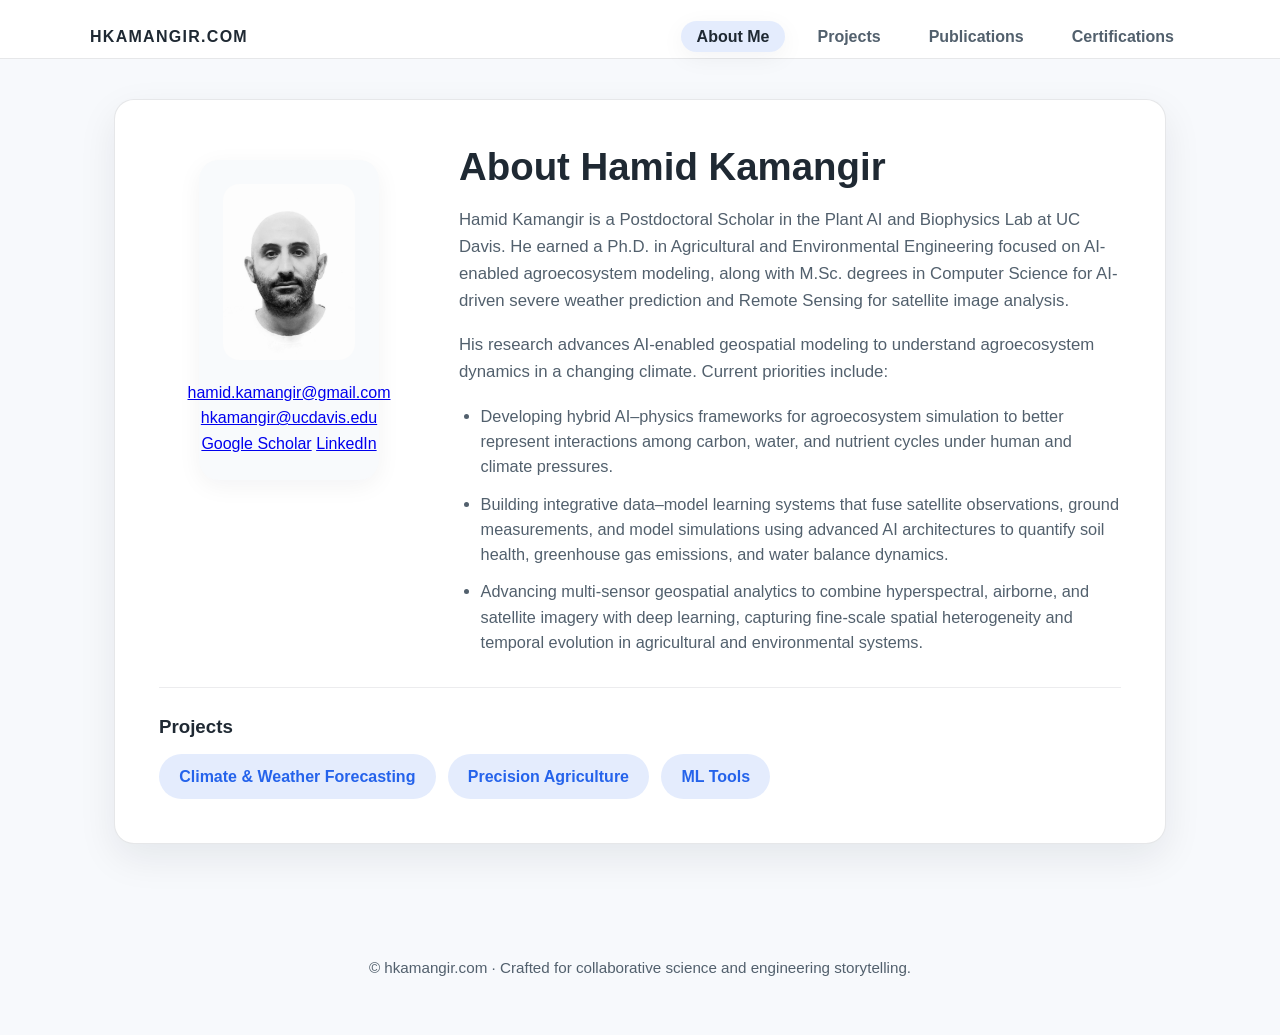
==== commit 46d25fb0: "having several anchors" ====
--- a/index.html
+++ b/index.html
@@ -11,10 +11,10 @@
     <nav class="nav" aria-label="Primary navigation">
       <span class="nav__brand">hkamangir.com</span>
       <ul class="nav__links">
-        <li><a href="#about" class="nav__link">About Me</a></li>
-        <li><a href="#pillars" class="nav__link">Projects</a></li>
-        <li><a href="#publications" class="nav__link">Publications</a></li>
-        <li><a href="#certifications" class="nav__link">Certifications</a></li>
+        <li><a href="index.html" class="nav__link nav__link--active">About Me</a></li>
+        <li><a href="projects.html" class="nav__link">Projects</a></li>
+        <li><a href="publications.html" class="nav__link">Publications</a></li>
+        <li><a href="certifications.html" class="nav__link">Certifications</a></li>
       </ul>
     </nav>
   </header>
@@ -47,216 +47,16 @@
       <div class="intro__projects" aria-label="Core project themes">
         <h3>Projects</h3>
         <div class="intro__project-tags">
-          <button type="button" class="intro__project-tag" data-project-id="climate-weather">Climate &amp; Weather Forecasting</button>
-          <button type="button" class="intro__project-tag" data-project-id="precision-agriculture">Precision Agriculture</button>
-          <button type="button" class="intro__project-tag" data-project-id="ml-tools">ML Tools</button>
+          <a href="projects.html" class="intro__project-tag">Climate &amp; Weather Forecasting</a>
+          <a href="projects.html" class="intro__project-tag">Precision Agriculture</a>
+          <a href="projects.html" class="intro__project-tag">ML Tools</a>
         </div>
-      </div>
-    </section>
-
-    
-
-    <section class="pillars" id="pillars" aria-label="Project themes">
-      <div class="pillars__grid" role="tablist">
-        <article class="pillar-card" role="tab" tabindex="0" data-project-id="climate-weather" aria-controls="details-panel">
-          <h3>Climate &amp; Weather Forecasting</h3>
-          <p>Hybrid physics-ML systems for climate risk and local weather nowcasting.</p>
-          <span class="pillar-card__action">Open details →</span>
-        </article>
-        <article class="pillar-card" role="tab" tabindex="-1" data-project-id="precision-agriculture" aria-controls="details-panel">
-          <h3>Precision Agriculture</h3>
-          <p>Decision support for growers using remote sensing, soil analytics, and robotics.</p>
-          <span class="pillar-card__action">Open details →</span>
-        </article>
-        <article class="pillar-card" role="tab" tabindex="-1" data-project-id="ml-tools" aria-controls="details-panel">
-          <h3>ML Tools</h3>
-          <p>Reusable MLOps and visualization tooling to deploy models responsibly.</p>
-          <span class="pillar-card__action">Open details →</span>
-        </article>
-      </div>
-    </section>
-
-    <!-- SUBPROJECTS STRIP: moved to sit directly below the pillar cards -->
-    <div class="details__subprojects" aria-label="Subprojects selector">
-      <h3>Subprojects</h3>
-      <div class="subproject-list" role="list"></div>
-    </div>
-
-    <section class="details" id="details-panel" aria-live="polite">
-      <div class="details__header">
-        <h2 class="details__title">Select a theme to explore the work</h2>
-        <p class="details__subtitle">You will see each collection's goals, architecture, featured projects, and visuals when you choose a theme above.</p>
-      </div>
-      <!-- Accessibility status region for screen readers -->
-      <div id="a11y-status" class="visually-hidden" aria-live="polite" aria-atomic="true"></div>
-      <div class="details__content">
-        <!-- MIDDLE STRIP: explanation / summary for the selected subproject -->
-        <div class="details__summary">
-          <h3>Project Snapshot</h3>
-          <p class="details__description">Pick a project theme to load its snapshot.</p>
-          <div class="details__subproject">
-            <h4 class="details__subproject-title">Select a project to see its highlights.</h4>
-            <p class="details__subproject-summary"></p>
-            <div class="details__subproject-tags"></div>
-          </div>
-          <dl class="details__metrics"></dl>
-        </div>
-
-        <!-- BOTTOM STRIP: visualization area -->
-        <div class="details__visual">
-          <h3>Visualization</h3>
-          <div class="visual-grid" aria-label="Visualizations for the selected project">
-            <p class="visual-placeholder">Select a project to load visuals.</p>
-          </div>
-        </div>
-
       </div>
     </section>
   </main>
 
-  <section class="publications" id="publications" aria-label="Publications showcase">
-    <div class="publications__content">
-      <h2>Publications &amp; Talks</h2>
-      <a class="publications__scholar" href="https://scholar.google.com/citations?user=YLYJGQ8AAAAJ&hl=en" target="_blank" rel="noopener noreferrer">Follow on Google Scholar →</a>
-      <div class="publications__group">
-        <h3>Peer-Reviewed &amp; Preprint Publications</h3>
-        <div class="pub-year">
-          <h4>2025</h4>
-          <ul class="pub-list">
-            <li><strong>Kamangir, H., Hajiesameeli, M., &amp; Earles, J.M., 2025.</strong> California Crop Yield Benchmark: Combining Satellite Image, Climate, Evapotranspiration, and Soil Data Layers for County-Level Yield Forecasting of Over 70 Crops. <em>IEEE/CVF Conference on Computer Vision and Pattern Recognition (CVPR)</em>. [Accepted]</li>
-            <li><strong>Kamangir, H., Sams, B.S., Dokoozlian, N., Sanchez, L., &amp; Earles, J.M., 2025.</strong> Predicting crop yield lows through the highs via binned deep imbalanced regression: A case study on vineyards. <em>International Journal of Applied Earth Observation and Geoinformation</em>, 139, 104536.</li>
-            <li><strong>Kamangir, H., Sams, B.S., Dokoozlian, N., Sanchez, L., &amp; Earles, J.M., 2025.</strong> CMAViT: Integrating Climate, Management, and Remote Sensing Data for Crop Yield Estimation with Multimodal Vision Transformers. <em>arXiv</em>:2411.16989.</li>
-          </ul>
-        </div>
-        <div class="pub-year">
-          <h4>2024</h4>
-          <ul class="pub-list">
-            <li><strong>Kamangir, H., Krell, E., Collins, W., King, S.A., &amp; Tissot, P., 2024.</strong> FogNet-v2.0: Explainable Physics-Informed Vision Transformer for Coastal Fog Forecasting. <em>ESS Open Archive</em>, 327, 172191653-32706065.</li>
-            <li><strong>Kamangir, H., Sams, B.S., Dokoozlian, N., Sanchez, L., &amp; Earles, J.M., 2024.</strong> Large-scale spatio-temporal yield estimation via deep learning using satellite and management data fusion in vineyards. <em>Computers and Electronics in Agriculture</em>, 216, 108439.</li>
-            <li><strong>Bafti, A.G., Ahmadi, A., Abbasi, A., Kamangir, H., Jamali, S., &amp; Hashemi, H., 2024.</strong> Automated actual evapotranspiration estimation: Hybrid model of a novel attention-based U-Net and metaheuristic optimization algorithms. <em>Atmospheric Research</em>, 297, 107107.</li>
-          </ul>
-        </div>
-        <div class="pub-year">
-          <h4>2023</h4>
-          <ul class="pub-list">
-            <li><strong>Krell, E., Kamangir, H., Collins, W., King, S.A., &amp; Tissot, P., 2023.</strong> Aggregation strategies to improve XAI for geoscience models that use correlated, high-dimensional rasters. <em>Environmental Data Science</em>, 2, e45.</li>
-          </ul>
-        </div>
-        <div class="pub-year">
-          <h4>2022</h4>
-          <ul class="pub-list">
-            <li><strong>Vicens-Miquel, M., Medrano, F.A., Tissot, P.E., Kamangir, H., Starek, M.J., &amp; Colburn, K., 2022.</strong> A deep learning based method to delineate the wet/dry shoreline and compute its elevation using high-resolution UAS imagery. <em>Remote Sensing</em>, 14(23), 5990.</li>
-            <li><strong>Ghamari, M., Kamangir, H., Arezoo, K., &amp; Alipour, K., 2022.</strong> Evaluation and calibration of low-cost off-the-shelf particulate matter sensors using machine learning techniques. <em>IET Wireless Sensor Systems</em>, 12(5-6), 134-148.</li>
-            <li><strong>Kamangir, H., Krell, E., Collins, W., King, S.A., &amp; Tissot, P., 2022.</strong> Importance of 3D convolution and physics on a deep learning coastal fog model. <em>Environmental Modelling &amp; Software</em>, 105424.</li>
-            <li><strong>Vicens-Miquel, M., Medrano, F.A., Tissot, P., Kamangir, H., &amp; Starek, M., 2022.</strong> Deep learning automatic detection of the wet/dry shoreline at Fish Pass, Texas. <em>IGARSS 2022 IEEE International Geoscience and Remote Sensing Symposium</em>, 1876-1879.</li>
-          </ul>
-        </div>
-        <div class="pub-year">
-          <h4>2021</h4>
-          <ul class="pub-list">
-            <li><strong>Raja, P., Olenskyj, A., Kamangir, H., &amp; Earles, M., 2021.</strong> Simultaneously predicting multiple plant traits from multiple sensors via deformable CNN regression. <em>arXiv</em>:2112.03205.</li>
-            <li><strong>Alizadeh, B., Bafti, A.G., Kamangir, H., Zhang, Y., Wright, D.B., &amp; Franz, K.J., 2021.</strong> A novel attention-based LSTM cell post-processor coupled with Bayesian optimization for streamflow prediction. <em>Journal of Hydrology</em>, 601, 126526.</li>
-            <li><strong>Kamangir, H., Collins, W., Tissot, P., King, S.A., Dinh, H.T.H., Durham, N., &amp; Rizzo, J., 2021.</strong> FogNet: A multiscale 3D CNN with double-branch dense block and attention mechanism for fog prediction. <em>Machine Learning with Applications</em>, 100038.</li>
-            <li><strong>Sharafi, S., Kamangir, H., King, S.A., &amp; Safaierad, R., 2021.</strong> Effects of extreme floods on fluvial changes: the Khorramabad River as case study (western Iran). <em>Arabian Journal of Geosciences</em>, 14(12), 1140.</li>
-            <li><strong>Barzin, R., Kamangir, H., &amp; Bora, G.C., 2021.</strong> Comparison of machine learning methods for leaf nitrogen estimation in corn using multispectral UAV images. <em>Transactions of the ASABE</em>, 64(6), 2089-2101.</li>
-          </ul>
-        </div>
-        <div class="pub-year">
-          <h4>2020</h4>
-          <ul class="pub-list">
-            <li><strong>Noori, F., Kamangir, H., King, S.A., Sheta, A., Pashaei, M., &amp; SheikhMohammadZadeh, A., 2020.</strong> A deep learning approach to urban street functionality prediction based on centrality measures and stacked denoising autoencoder. <em>ISPRS International Journal of Geo-Information</em>, 9(7), 456.</li>
-            <li><strong>Pashaei, M., Starek, M.J., Kamangir, H., &amp; Berryhill, J., 2020.</strong> Deep learning-based single image super-resolution: an investigation for dense scene reconstruction with UAS photogrammetry. <em>Remote Sensing</em>, 12(11), 1757.</li>
-            <li><strong>Kamangir, H., Collins, W., Tissot, P., &amp; King, S.A., 2020.</strong> Deep-learning model used to predict thunderstorms within 400 km² of south Texas domains. <em>Meteorological Applications</em>, 27(2).</li>
-            <li><strong>Pashaei, M., Kamangir, H., Starek, M.J., &amp; Tissot, P., 2020.</strong> Review and evaluation of deep learning architectures for efficient land cover mapping with UAS hyper-spatial imagery: A case study over a wetland. <em>Remote Sensing</em>, 12(6), 959.</li>
-          </ul>
-        </div>
-        <div class="pub-year">
-          <h4>2018</h4>
-          <ul class="pub-list">
-            <li><strong>Kamangir, H., Rahnemoonfar, M., Dobbs, D., Paden, J., &amp; Fox, G., 2018.</strong> Deep hybrid wavelet network for ice boundary detection in radar imagery. <em>IGARSS 2018 IEEE International Geoscience and Remote Sensing Symposium</em>, 3449-3452.</li>
-            <li><strong>Kamangir, H., Rahnemoonfar, M., Dobbs, D., Paden, J., &amp; Fox, G., 2018.</strong> Detection ice layers in RADAR images with deep learning. <em>IGARSS 2018 IEEE International Geoscience and Remote Sensing Symposium</em>.</li>
-          </ul>
-        </div>
-        <div class="pub-year">
-          <h4>2017</h4>
-          <ul class="pub-list">
-            <li><strong>Kamangir, H., Momeni, M., &amp; Satari, M., 2017.</strong> Automatic centerline extraction of covered roads by surrounding objects from high resolution satellite images. <em>The International Archives of the Photogrammetry, Remote Sensing and Spatial Information Sciences</em>, 42, 111-116.</li>
-          </ul>
-        </div>
-      </div>
-      <div class="publications__group">
-        <h3>Technical &amp; Oral Presentations</h3>
-        <div class="pub-year">
-          <h4>2025</h4>
-          <ul class="pub-list">
-            <li><strong>Kamangir, H., Hajiesameeli, M., &amp; Earles, J.M., 2025.</strong> California Crop Yield Benchmark: Combining Satellite Image, Climate, Evapotranspiration, and Soil Data Layers for County-Level Yield Forecasting of Over 70 Crops. <em>CVPR</em>, June.</li>
-            <li><strong>Colburn, B., Collins, W.G., Tissot, P.E., Williams, J.K., King, S.A., Krell, E., Gaudet, L., Kamangir, H., &amp; White, M.C., 2025.</strong> A VAE for Coastal Airport Visibility Predictions: Architecture, Performance and R2X Potential. <em>105th AMS Annual Meeting</em>, January.</li>
-          </ul>
-        </div>
-        <div class="pub-year">
-          <h4>2024</h4>
-          <ul class="pub-list">
-            <li><strong>Wirz, C.D., Demuth, J.L., White, M., Radford, J.T., Tissot, P.E., Cains, M.G., Kamangir, H., Krell, E.A., Bostrom, A., King, S.A., &amp; Collins, W.G., 2024.</strong> NWS forecaster perceptions of new AI guidance for coastal fog prediction. <em>104th AMS Annual Meeting</em>, January.</li>
-          </ul>
-        </div>
-        <div class="pub-year">
-          <h4>2022</h4>
-          <ul class="pub-list">
-            <li><strong>Vicens Miquel, M., Medrano, F.A., Tissot, P., Kamangir, H., &amp; Starek, M., 2022.</strong> Generalized model for wet/dry shoreline detection and total water level elevation using deep learning. <em>AGU Fall Meeting</em>, December.</li>
-          </ul>
-        </div>
-        <div class="pub-year">
-          <h4>2021</h4>
-          <ul class="pub-list">
-            <li><strong>Kamangir, H., Collins, W.G., King, S.A., Tissot, P., Durham, N., &amp; Rizzo, J., 2021.</strong> FogNet: A Multiscale 3D CNN with an Attention Mechanism and a Dense Block for Fog Forecasting. <em>101st AMS Annual Meeting</em>, January. [Third Place Best Student Oral Presentation]</li>
-          </ul>
-        </div>
-        <div class="pub-year">
-          <h4>2020</h4>
-          <ul class="pub-list">
-            <li><strong>Kamangir, H., Tissot, P.E., Collins, W.G., &amp; King, S.A., 2020.</strong> A Comparison of Deep Learning, Shallow Neural Networks, and Principal Component Analysis Based Approaches to Thunderstorm Prediction. <em>100th AMS Annual Meeting</em>, January.</li>
-          </ul>
-        </div>
-        <div class="pub-year">
-          <h4>2018</h4>
-          <ul class="pub-list">
-            <li><strong>Kamangir, H., Rahnemoonfar, M., Dobbs, D., Paden, J., &amp; Fox, G., 2018.</strong> Detecting ice layers in radar images with deep learning. <em>IGARSS 2018 IEEE International Geoscience and Remote Sensing Symposium</em>.</li>
-          </ul>
-        </div>
-      </div>
-    </div>
-  </section>
-
-  <!-- Certifications -->
-  <section id="certifications" class="certifications" aria-labelledby="certifications-title">
-    <div class="certifications__inner">
-      <h2 id="certifications-title">Certifications</h2>
-      <p class="certifications__intro">Selected professional certifications and training. Click any item to view a larger image and details.</p>
-      <div class="cert-grid" id="cert-grid" role="list"></div>
-    </div>
-
-    <!-- Lightbox modal (hidden until a cert is opened) -->
-    <div id="cert-lightbox" class="cert-lightbox" role="dialog" aria-modal="true" aria-labelledby="cert-lightbox-title" tabindex="-1" hidden>
-      <div class="cert-lightbox__backdrop" data-action="close"></div>
-      <div class="cert-lightbox__panel">
-        <button class="cert-lightbox__close" aria-label="Close (Esc)" data-action="close">×</button>
-        <button class="cert-lightbox__nav cert-lightbox__prev" aria-label="Previous" data-action="prev">‹</button>
-        <div class="cert-lightbox__content">
-          <h3 id="cert-lightbox-title" class="visually-hidden">Certificate preview</h3>
-          <figure class="cert-lightbox__figure">
-            <img id="cert-lightbox-img" class="cert-lightbox__img" src="" alt="" />
-            <figcaption id="cert-lightbox-caption" class="cert-lightbox__caption"></figcaption>
-          </figure>
-        </div>
-        <button class="cert-lightbox__nav cert-lightbox__next" aria-label="Next" data-action="next">›</button>
-      </div>
-    </div>
-  </section>
-
   <footer class="footer">
     <p>© hkamangir.com · Crafted for collaborative science and engineering storytelling.</p>
   </footer>
-
-  <script src="assets/js/app.js" defer></script>
 </body>
 </html>
--- a/assets/css/styles.css
+++ b/assets/css/styles.css
@@ -78,6 +78,12 @@
   outline: none;
 }
 
+.nav__link--active {
+  color: var(--color-text);
+  background: rgba(37, 99, 235, 0.12);
+  box-shadow: var(--shadow-subtle);
+}
+
 .main {
   flex: 1;
   padding: 2.5rem 1.5rem 4rem;
@@ -176,11 +182,14 @@
 
 .intro__project-tag {
   background: rgba(37, 99, 235, 0.12);
+  border: 1px solid transparent;
   border-radius: 999px;
   color: var(--color-accent);
   padding: 0.55rem 1.2rem;
   font-weight: 600;
   cursor: pointer;
+  display: inline-block;
+  text-decoration: none;
   transition: transform var(--transition), background var(--transition), border var(--transition);
 }
 
@@ -462,6 +471,16 @@
   border: 1px solid var(--color-border);
   box-shadow: var(--shadow-subtle);
 }
+
+.certifications--standalone {
+  margin-top: 0;
+  border-radius: 0;
+  border-left: none;
+  border-right: none;
+  border-top: none;
+  box-shadow: none;
+  min-height: calc(100vh - 80px);
+}
 .certifications__inner {
   max-width: 1100px;
   margin: 0 auto;
@@ -723,6 +742,10 @@
   border-top: 1px solid var(--color-border);
 }
 
+.publications--standalone {
+  border-top: none;
+}
+
 .publications__content {
   max-width: 900px;
   margin: 0 auto;
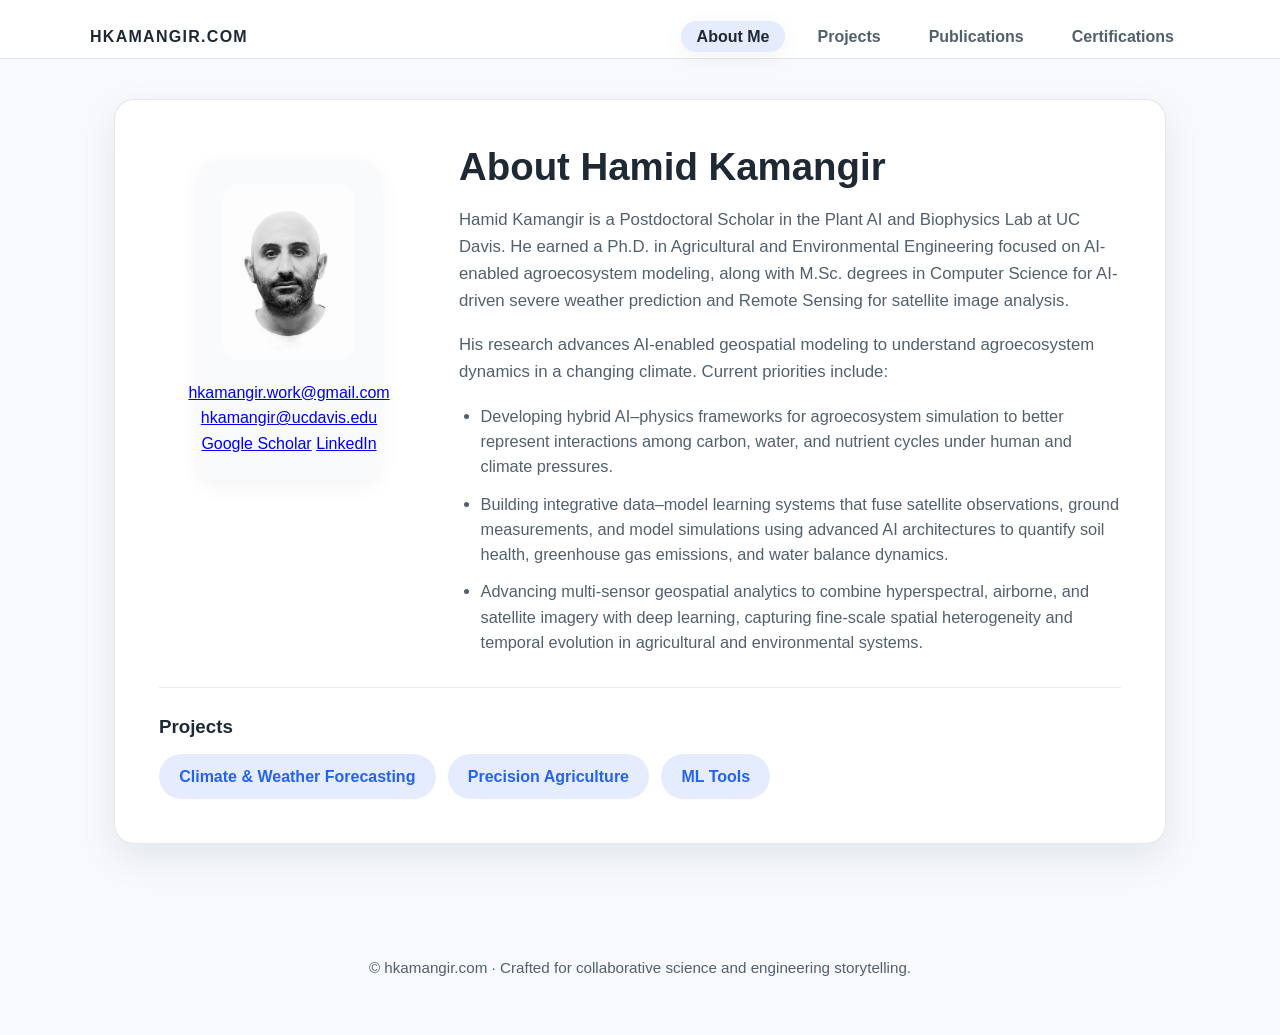
==== commit 250f04cc: "Update Gmail address to hkamangir.work@gmail.com Co-Authored-By: Claude Sonnet 4.6 <noreply@anthropi" ====
--- a/index.html
+++ b/index.html
@@ -26,7 +26,7 @@
           <img src="assets/images/headshot.jpeg" alt="Headshot of Hamid Kamangir">
           <figcaption class="intro__contact">
             <div class="contact-links">
-              <a class="contact-link contact-link--email" href="mailto:hamid.kamangir@gmail.com">hamid.kamangir@gmail.com</a>
+              <a class="contact-link contact-link--email" href="mailto:hkamangir.work@gmail.com">hkamangir.work@gmail.com</a>
               <a class="contact-link contact-link--email" href="mailto:hkamangir@ucdavis.edu">hkamangir@ucdavis.edu</a>
               <a class="contact-link contact-link--scholar" href="https://scholar.google.com/citations?user=YLYJGQ8AAAAJ&hl=en" target="_blank" rel="noopener noreferrer">Google Scholar</a>
               <a class="contact-link contact-link--linkedin" href="https://www.linkedin.com/in/hamid-kamangir-00b90b5b/" target="_blank" rel="noopener noreferrer">LinkedIn</a>
--- a/assets/css/styles.css
+++ b/assets/css/styles.css
@@ -746,6 +746,146 @@
   border-top: none;
 }
 
+/* Selected publications highlight section */
+.selected-pubs {
+  padding: 3rem 1.5rem 2.5rem;
+  border-bottom: 1px solid var(--color-border);
+  background: var(--color-surface);
+}
+
+.selected-pubs__inner {
+  max-width: 1100px;
+  margin: 0 auto;
+}
+
+.selected-pubs__inner h2 {
+  color: var(--color-text);
+  font-size: 2rem;
+  margin: 0 0 1.75rem;
+}
+
+.selected-pubs__grid {
+  display: flex;
+  flex-direction: column;
+  gap: 1.5rem;
+}
+
+.sel-pub-card {
+  background: var(--color-bg);
+  border: 1px solid var(--color-border);
+  border-radius: 16px;
+  box-shadow: var(--shadow-subtle);
+  overflow: hidden;
+  display: flex;
+  flex-direction: row;
+  transition: transform var(--transition), box-shadow var(--transition);
+}
+
+.sel-pub-card:hover {
+  transform: translateY(-3px);
+  box-shadow: var(--shadow-soft);
+}
+
+.sel-pub-card__visual {
+  margin: 0;
+  width: 260px;
+  flex-shrink: 0;
+  background: #f0f4f8;
+  display: flex;
+  align-items: center;
+  justify-content: center;
+  padding: 1.25rem;
+}
+
+.sel-pub-card__visual img {
+  width: 100%;
+  height: 210px;
+  object-fit: contain;
+  display: block;
+}
+
+.sel-pub-card__body {
+  padding: 1.5rem 1.75rem;
+  display: flex;
+  flex-direction: column;
+  gap: 0.4rem;
+  flex: 1;
+  border-left: 1px solid var(--color-border);
+}
+
+.sel-pub-card__venue {
+  margin: 0;
+  font-size: 0.82rem;
+  font-weight: 700;
+  letter-spacing: 0.04em;
+  text-transform: uppercase;
+  color: var(--color-accent);
+}
+
+.sel-pub-card__title {
+  margin: 0.1rem 0 0;
+  font-size: 1.08rem;
+  font-weight: 700;
+  line-height: 1.45;
+  color: var(--color-text);
+}
+
+.sel-pub-card__desc {
+  margin: 0.35rem 0 0;
+  font-size: 0.93rem;
+  color: var(--color-text-muted);
+  line-height: 1.55;
+}
+
+.sel-pub-card__findings {
+  margin: 0.5rem 0 0;
+  padding-left: 1.2rem;
+  display: grid;
+  gap: 0.3rem;
+  color: var(--color-text-muted);
+  font-size: 0.9rem;
+  line-height: 1.5;
+  flex: 1;
+}
+
+.sel-pub-card__links {
+  margin-top: 1rem;
+  display: flex;
+  gap: 0.75rem;
+  flex-wrap: wrap;
+}
+
+.sel-pub-card__link {
+  color: var(--color-accent);
+  font-weight: 600;
+  font-size: 0.9rem;
+  text-decoration: none;
+}
+
+.sel-pub-card__link:hover,
+.sel-pub-card__link:focus-visible {
+  text-decoration: underline;
+  outline: none;
+}
+
+@media (max-width: 720px) {
+  .sel-pub-card {
+    flex-direction: column;
+  }
+  .sel-pub-card__visual {
+    width: 100%;
+    padding: 1rem;
+  }
+  .sel-pub-card__visual img {
+    height: 180px;
+  }
+  .sel-pub-card__body {
+    border-left: none;
+    border-top: 1px solid var(--color-border);
+    padding: 1.25rem 1.4rem;
+  }
+}
+
 .publications__content {
   max-width: 900px;
   margin: 0 auto;
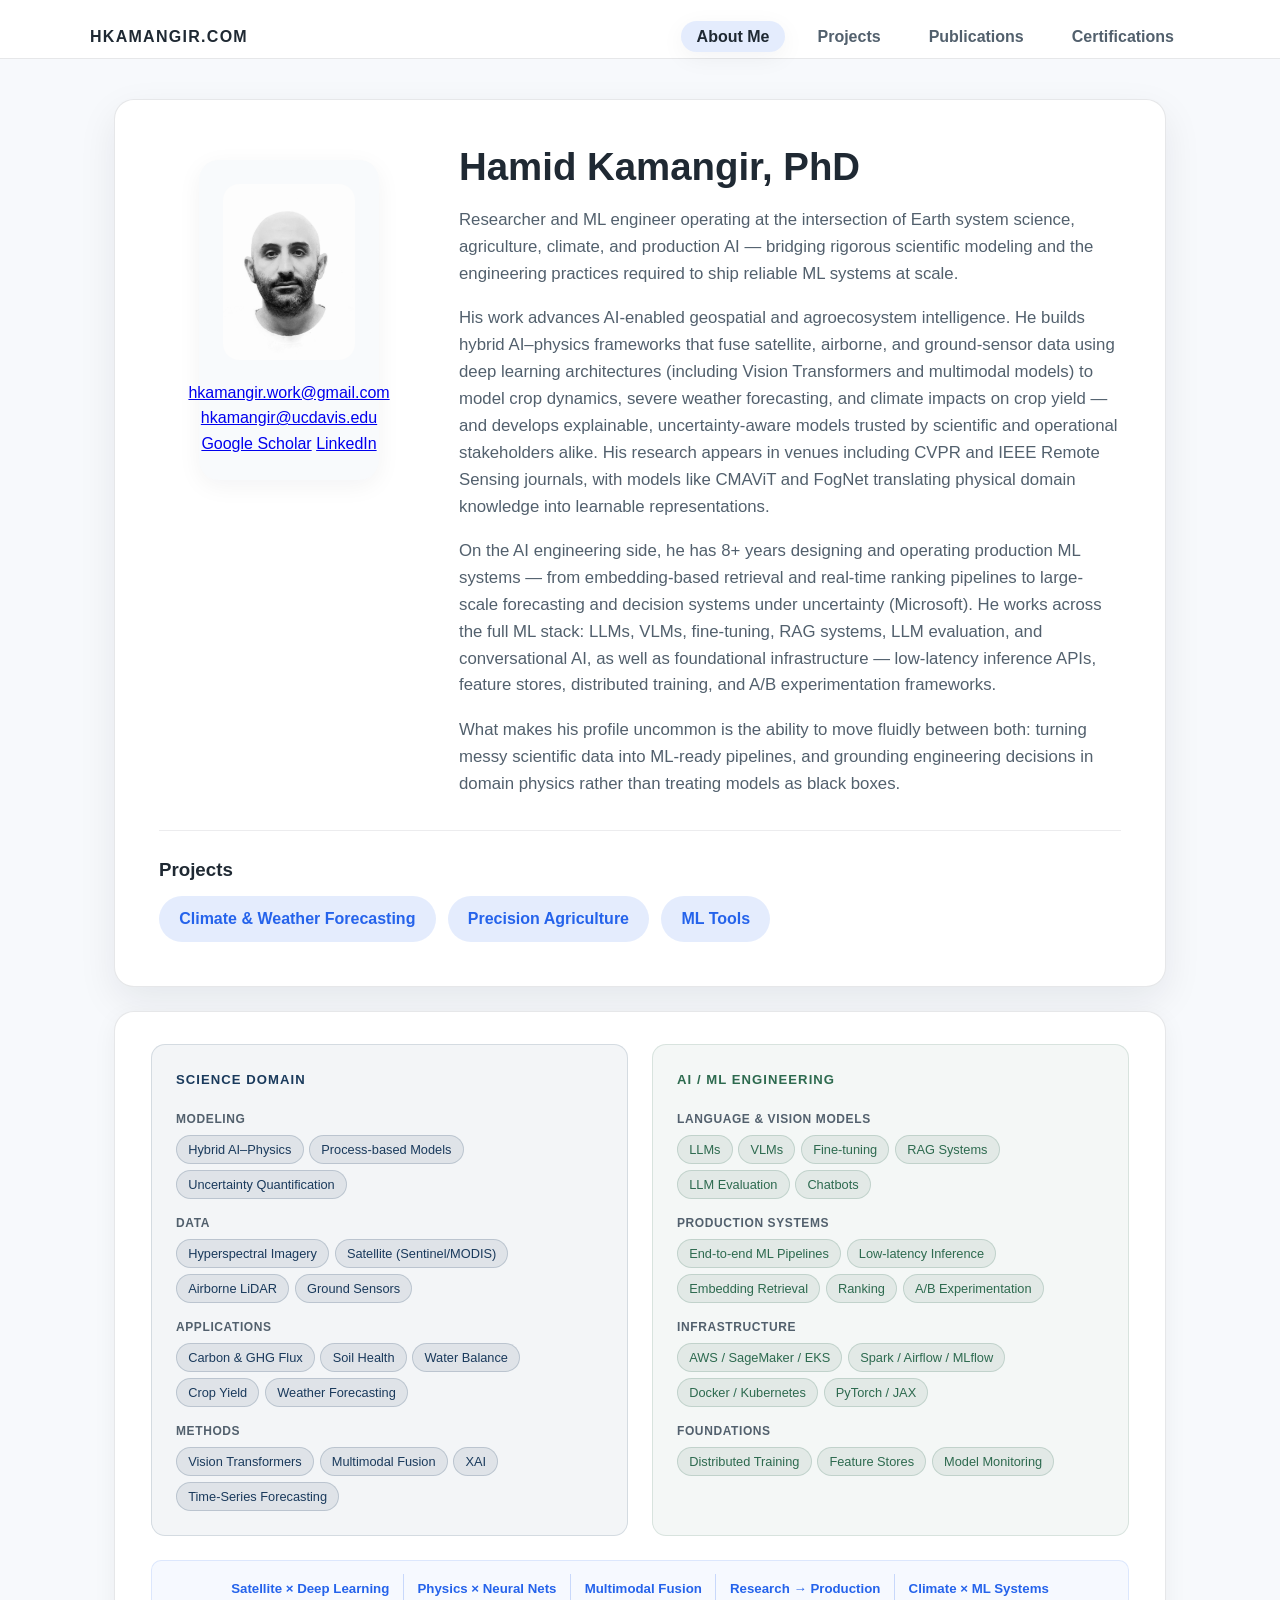
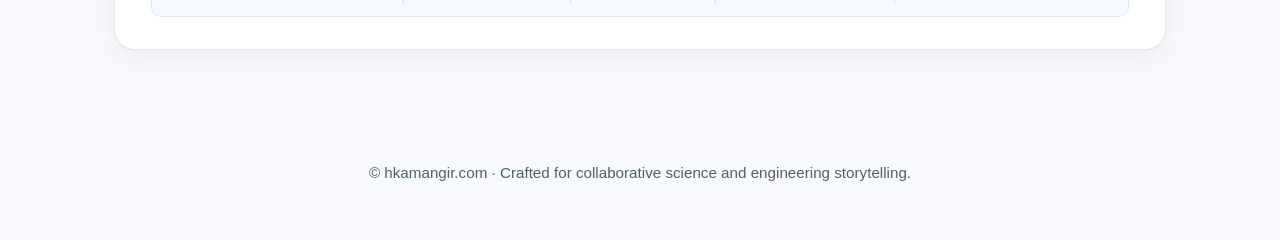
==== commit 2c823a21: "Update bio and add two-column expertise profile card to homepage - Replace bio with new text coverin" ====
--- a/index.html
+++ b/index.html
@@ -34,14 +34,11 @@
           </figcaption>
         </figure>
         <div class="intro__text">
-          <h1 class="intro__title">About Hamid Kamangir</h1>
-          <p class="intro__bio">Hamid Kamangir is a Postdoctoral Scholar in the Plant AI and Biophysics Lab at UC Davis. He earned a Ph.D. in Agricultural and Environmental Engineering focused on AI-enabled agroecosystem modeling, along with M.Sc. degrees in Computer Science for AI-driven severe weather prediction and Remote Sensing for satellite image analysis.</p>
-          <p class="intro__bio">His research advances AI-enabled geospatial modeling to understand agroecosystem dynamics in a changing climate. Current priorities include:</p>
-          <ul class="intro__list">
-            <li>Developing hybrid AI–physics frameworks for agroecosystem simulation to better represent interactions among carbon, water, and nutrient cycles under human and climate pressures.</li>
-            <li>Building integrative data–model learning systems that fuse satellite observations, ground measurements, and model simulations using advanced AI architectures to quantify soil health, greenhouse gas emissions, and water balance dynamics.</li>
-            <li>Advancing multi-sensor geospatial analytics to combine hyperspectral, airborne, and satellite imagery with deep learning, capturing fine-scale spatial heterogeneity and temporal evolution in agricultural and environmental systems.</li>
-          </ul>
+          <h1 class="intro__title">Hamid Kamangir, PhD</h1>
+          <p class="intro__bio">Researcher and ML engineer operating at the intersection of Earth system science, agriculture, climate, and production AI — bridging rigorous scientific modeling and the engineering practices required to ship reliable ML systems at scale.</p>
+          <p class="intro__bio">His work advances AI-enabled geospatial and agroecosystem intelligence. He builds hybrid AI–physics frameworks that fuse satellite, airborne, and ground-sensor data using deep learning architectures (including Vision Transformers and multimodal models) to model crop dynamics, severe weather forecasting, and climate impacts on crop yield — and develops explainable, uncertainty-aware models trusted by scientific and operational stakeholders alike. His research appears in venues including CVPR and IEEE Remote Sensing journals, with models like CMAViT and FogNet translating physical domain knowledge into learnable representations.</p>
+          <p class="intro__bio">On the AI engineering side, he has 8+ years designing and operating production ML systems — from embedding-based retrieval and real-time ranking pipelines to large-scale forecasting and decision systems under uncertainty (Microsoft). He works across the full ML stack: LLMs, VLMs, fine-tuning, RAG systems, LLM evaluation, and conversational AI, as well as foundational infrastructure — low-latency inference APIs, feature stores, distributed training, and A/B experimentation frameworks.</p>
+          <p class="intro__bio">What makes his profile uncommon is the ability to move fluidly between both: turning messy scientific data into ML-ready pipelines, and grounding engineering decisions in domain physics rather than treating models as black boxes.</p>
         </div>
       </div>
       <div class="intro__projects" aria-label="Core project themes">
@@ -53,6 +50,218 @@
         </div>
       </div>
     </section>
+
+    <!-- START: expertise-profile-card -->
+    <style>
+      .xp-card {
+        margin-top: 1.5rem;
+        background: var(--color-surface);
+        border: 1px solid var(--color-border);
+        border-radius: 20px;
+        padding: 2rem 2.25rem;
+        box-shadow: var(--shadow-subtle);
+      }
+      .xp-cols {
+        display: grid;
+        grid-template-columns: 1fr 1fr;
+        gap: 1.5rem;
+      }
+      .xp-col {
+        padding: 1.5rem;
+        border-radius: 14px;
+      }
+      .xp-col--sci {
+        background: rgba(26, 58, 92, 0.05);
+        border: 1px solid rgba(26, 58, 92, 0.14);
+      }
+      .xp-col--eng {
+        background: rgba(45, 106, 79, 0.05);
+        border: 1px solid rgba(45, 106, 79, 0.14);
+      }
+      .xp-col__heading {
+        margin: 0 0 1.25rem;
+        font-size: 0.82rem;
+        font-weight: 700;
+        letter-spacing: 0.08em;
+        text-transform: uppercase;
+      }
+      .xp-col--sci .xp-col__heading { color: #1a3a5c; }
+      .xp-col--eng .xp-col__heading { color: #2d6a4f; }
+      .xp-group { margin-bottom: 0.95rem; }
+      .xp-group:last-child { margin-bottom: 0; }
+      .xp-group__label {
+        margin: 0 0 0.4rem;
+        font-size: 0.75rem;
+        font-weight: 700;
+        letter-spacing: 0.05em;
+        text-transform: uppercase;
+        color: var(--color-text-muted);
+      }
+      .xp-chips {
+        display: flex;
+        flex-wrap: wrap;
+        gap: 0.35rem;
+      }
+      .xp-chip {
+        border-radius: 999px;
+        padding: 0.18rem 0.7rem;
+        font-size: 0.8rem;
+        font-weight: 500;
+        line-height: 1.65;
+        font-family: var(--font-sans);
+      }
+      .xp-chip--sci {
+        background: rgba(26, 58, 92, 0.09);
+        color: #1a3a5c;
+        border: 1px solid rgba(26, 58, 92, 0.18);
+      }
+      .xp-chip--eng {
+        background: rgba(45, 106, 79, 0.09);
+        color: #2d6a4f;
+        border: 1px solid rgba(45, 106, 79, 0.18);
+      }
+      .xp-bridge {
+        margin-top: 1.5rem;
+        padding: 0.8rem 1rem;
+        border-radius: 10px;
+        background: rgba(37, 99, 235, 0.04);
+        border: 1px solid rgba(37, 99, 235, 0.12);
+        display: flex;
+        flex-wrap: wrap;
+        align-items: center;
+        justify-content: center;
+        gap: 0;
+      }
+      .xp-bridge__item {
+        font-size: 0.83rem;
+        font-weight: 600;
+        color: var(--color-accent);
+        padding: 0.25rem 0.85rem;
+        border-right: 1px solid rgba(37, 99, 235, 0.22);
+        white-space: nowrap;
+      }
+      .xp-bridge__item:last-child { border-right: none; }
+      @media (max-width: 640px) {
+        .xp-cols { grid-template-columns: 1fr; }
+        .xp-card { padding: 1.5rem 1.25rem; }
+        .xp-bridge__item {
+          border-right: none;
+          border-bottom: 1px solid rgba(37, 99, 235, 0.18);
+          width: 100%;
+          text-align: center;
+          padding: 0.4rem 0.5rem;
+        }
+        .xp-bridge__item:last-child { border-bottom: none; }
+      }
+    </style>
+    <section class="xp-card" aria-label="Expertise profile">
+      <div class="xp-cols">
+
+        <!-- Left: Science Domain -->
+        <div class="xp-col xp-col--sci">
+          <h3 class="xp-col__heading">Science Domain</h3>
+
+          <div class="xp-group">
+            <p class="xp-group__label">Modeling</p>
+            <div class="xp-chips">
+              <span class="xp-chip xp-chip--sci">Hybrid AI–Physics</span>
+              <span class="xp-chip xp-chip--sci">Process-based Models</span>
+              <span class="xp-chip xp-chip--sci">Uncertainty Quantification</span>
+            </div>
+          </div>
+
+          <div class="xp-group">
+            <p class="xp-group__label">Data</p>
+            <div class="xp-chips">
+              <span class="xp-chip xp-chip--sci">Hyperspectral Imagery</span>
+              <span class="xp-chip xp-chip--sci">Satellite (Sentinel/MODIS)</span>
+              <span class="xp-chip xp-chip--sci">Airborne LiDAR</span>
+              <span class="xp-chip xp-chip--sci">Ground Sensors</span>
+            </div>
+          </div>
+
+          <div class="xp-group">
+            <p class="xp-group__label">Applications</p>
+            <div class="xp-chips">
+              <span class="xp-chip xp-chip--sci">Carbon &amp; GHG Flux</span>
+              <span class="xp-chip xp-chip--sci">Soil Health</span>
+              <span class="xp-chip xp-chip--sci">Water Balance</span>
+              <span class="xp-chip xp-chip--sci">Crop Yield</span>
+              <span class="xp-chip xp-chip--sci">Weather Forecasting</span>
+            </div>
+          </div>
+
+          <div class="xp-group">
+            <p class="xp-group__label">Methods</p>
+            <div class="xp-chips">
+              <span class="xp-chip xp-chip--sci">Vision Transformers</span>
+              <span class="xp-chip xp-chip--sci">Multimodal Fusion</span>
+              <span class="xp-chip xp-chip--sci">XAI</span>
+              <span class="xp-chip xp-chip--sci">Time-Series Forecasting</span>
+            </div>
+          </div>
+        </div>
+
+        <!-- Right: AI / ML Engineering -->
+        <div class="xp-col xp-col--eng">
+          <h3 class="xp-col__heading">AI / ML Engineering</h3>
+
+          <div class="xp-group">
+            <p class="xp-group__label">Language &amp; Vision Models</p>
+            <div class="xp-chips">
+              <span class="xp-chip xp-chip--eng">LLMs</span>
+              <span class="xp-chip xp-chip--eng">VLMs</span>
+              <span class="xp-chip xp-chip--eng">Fine-tuning</span>
+              <span class="xp-chip xp-chip--eng">RAG Systems</span>
+              <span class="xp-chip xp-chip--eng">LLM Evaluation</span>
+              <span class="xp-chip xp-chip--eng">Chatbots</span>
+            </div>
+          </div>
+
+          <div class="xp-group">
+            <p class="xp-group__label">Production Systems</p>
+            <div class="xp-chips">
+              <span class="xp-chip xp-chip--eng">End-to-end ML Pipelines</span>
+              <span class="xp-chip xp-chip--eng">Low-latency Inference</span>
+              <span class="xp-chip xp-chip--eng">Embedding Retrieval</span>
+              <span class="xp-chip xp-chip--eng">Ranking</span>
+              <span class="xp-chip xp-chip--eng">A/B Experimentation</span>
+            </div>
+          </div>
+
+          <div class="xp-group">
+            <p class="xp-group__label">Infrastructure</p>
+            <div class="xp-chips">
+              <span class="xp-chip xp-chip--eng">AWS / SageMaker / EKS</span>
+              <span class="xp-chip xp-chip--eng">Spark / Airflow / MLflow</span>
+              <span class="xp-chip xp-chip--eng">Docker / Kubernetes</span>
+              <span class="xp-chip xp-chip--eng">PyTorch / JAX</span>
+            </div>
+          </div>
+
+          <div class="xp-group">
+            <p class="xp-group__label">Foundations</p>
+            <div class="xp-chips">
+              <span class="xp-chip xp-chip--eng">Distributed Training</span>
+              <span class="xp-chip xp-chip--eng">Feature Stores</span>
+              <span class="xp-chip xp-chip--eng">Model Monitoring</span>
+            </div>
+          </div>
+        </div>
+
+      </div>
+
+      <!-- Bridge row -->
+      <div class="xp-bridge" aria-label="Where science and engineering meet">
+        <span class="xp-bridge__item">Satellite × Deep Learning</span>
+        <span class="xp-bridge__item">Physics × Neural Nets</span>
+        <span class="xp-bridge__item">Multimodal Fusion</span>
+        <span class="xp-bridge__item">Research → Production</span>
+        <span class="xp-bridge__item">Climate × ML Systems</span>
+      </div>
+    </section>
+    <!-- END: expertise-profile-card -->
+
   </main>
 
   <footer class="footer">
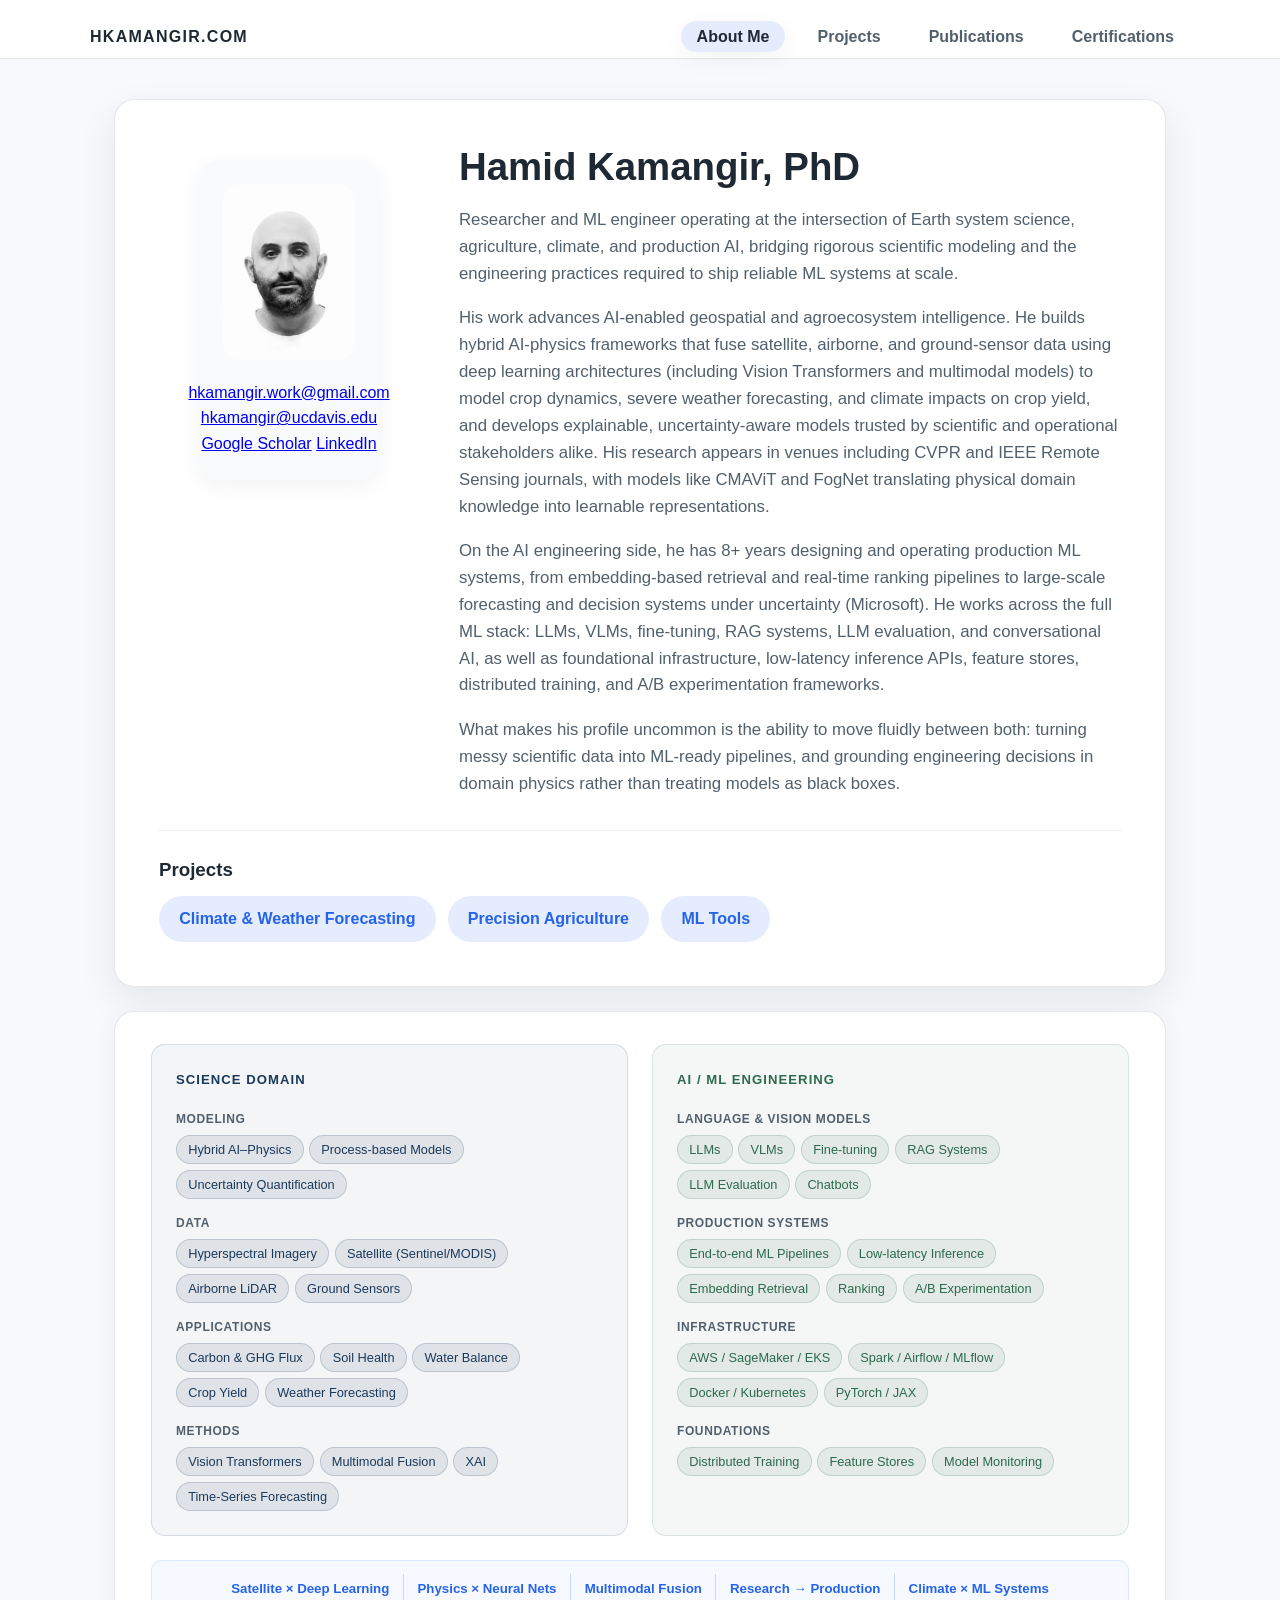
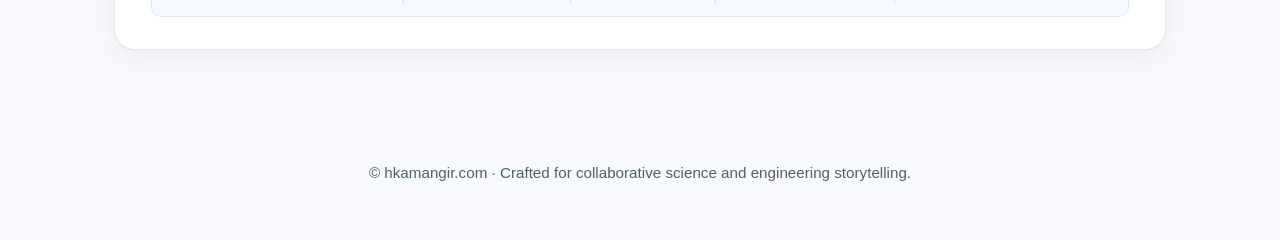
==== commit 0e1cc1c6: "Apply manual edits to index.html bio text Co-Authored-By: Claude Sonnet 4.6 <noreply@anthropic.com>" ====
--- a/index.html
+++ b/index.html
@@ -35,9 +35,9 @@
         </figure>
         <div class="intro__text">
           <h1 class="intro__title">Hamid Kamangir, PhD</h1>
-          <p class="intro__bio">Researcher and ML engineer operating at the intersection of Earth system science, agriculture, climate, and production AI — bridging rigorous scientific modeling and the engineering practices required to ship reliable ML systems at scale.</p>
-          <p class="intro__bio">His work advances AI-enabled geospatial and agroecosystem intelligence. He builds hybrid AI–physics frameworks that fuse satellite, airborne, and ground-sensor data using deep learning architectures (including Vision Transformers and multimodal models) to model crop dynamics, severe weather forecasting, and climate impacts on crop yield — and develops explainable, uncertainty-aware models trusted by scientific and operational stakeholders alike. His research appears in venues including CVPR and IEEE Remote Sensing journals, with models like CMAViT and FogNet translating physical domain knowledge into learnable representations.</p>
-          <p class="intro__bio">On the AI engineering side, he has 8+ years designing and operating production ML systems — from embedding-based retrieval and real-time ranking pipelines to large-scale forecasting and decision systems under uncertainty (Microsoft). He works across the full ML stack: LLMs, VLMs, fine-tuning, RAG systems, LLM evaluation, and conversational AI, as well as foundational infrastructure — low-latency inference APIs, feature stores, distributed training, and A/B experimentation frameworks.</p>
+          <p class="intro__bio">Researcher and ML engineer operating at the intersection of Earth system science, agriculture, climate, and production AI, bridging rigorous scientific modeling and the engineering practices required to ship reliable ML systems at scale.</p>
+          <p class="intro__bio">His work advances AI-enabled geospatial and agroecosystem intelligence. He builds hybrid AI-physics frameworks that fuse satellite, airborne, and ground-sensor data using deep learning architectures (including Vision Transformers and multimodal models) to model crop dynamics, severe weather forecasting, and climate impacts on crop yield, and develops explainable, uncertainty-aware models trusted by scientific and operational stakeholders alike. His research appears in venues including CVPR and IEEE Remote Sensing journals, with models like CMAViT and FogNet translating physical domain knowledge into learnable representations.</p>
+          <p class="intro__bio">On the AI engineering side, he has 8+ years designing and operating production ML systems, from embedding-based retrieval and real-time ranking pipelines to large-scale forecasting and decision systems under uncertainty (Microsoft). He works across the full ML stack: LLMs, VLMs, fine-tuning, RAG systems, LLM evaluation, and conversational AI, as well as foundational infrastructure, low-latency inference APIs, feature stores, distributed training, and A/B experimentation frameworks.</p>
           <p class="intro__bio">What makes his profile uncommon is the ability to move fluidly between both: turning messy scientific data into ML-ready pipelines, and grounding engineering decisions in domain physics rather than treating models as black boxes.</p>
         </div>
       </div>
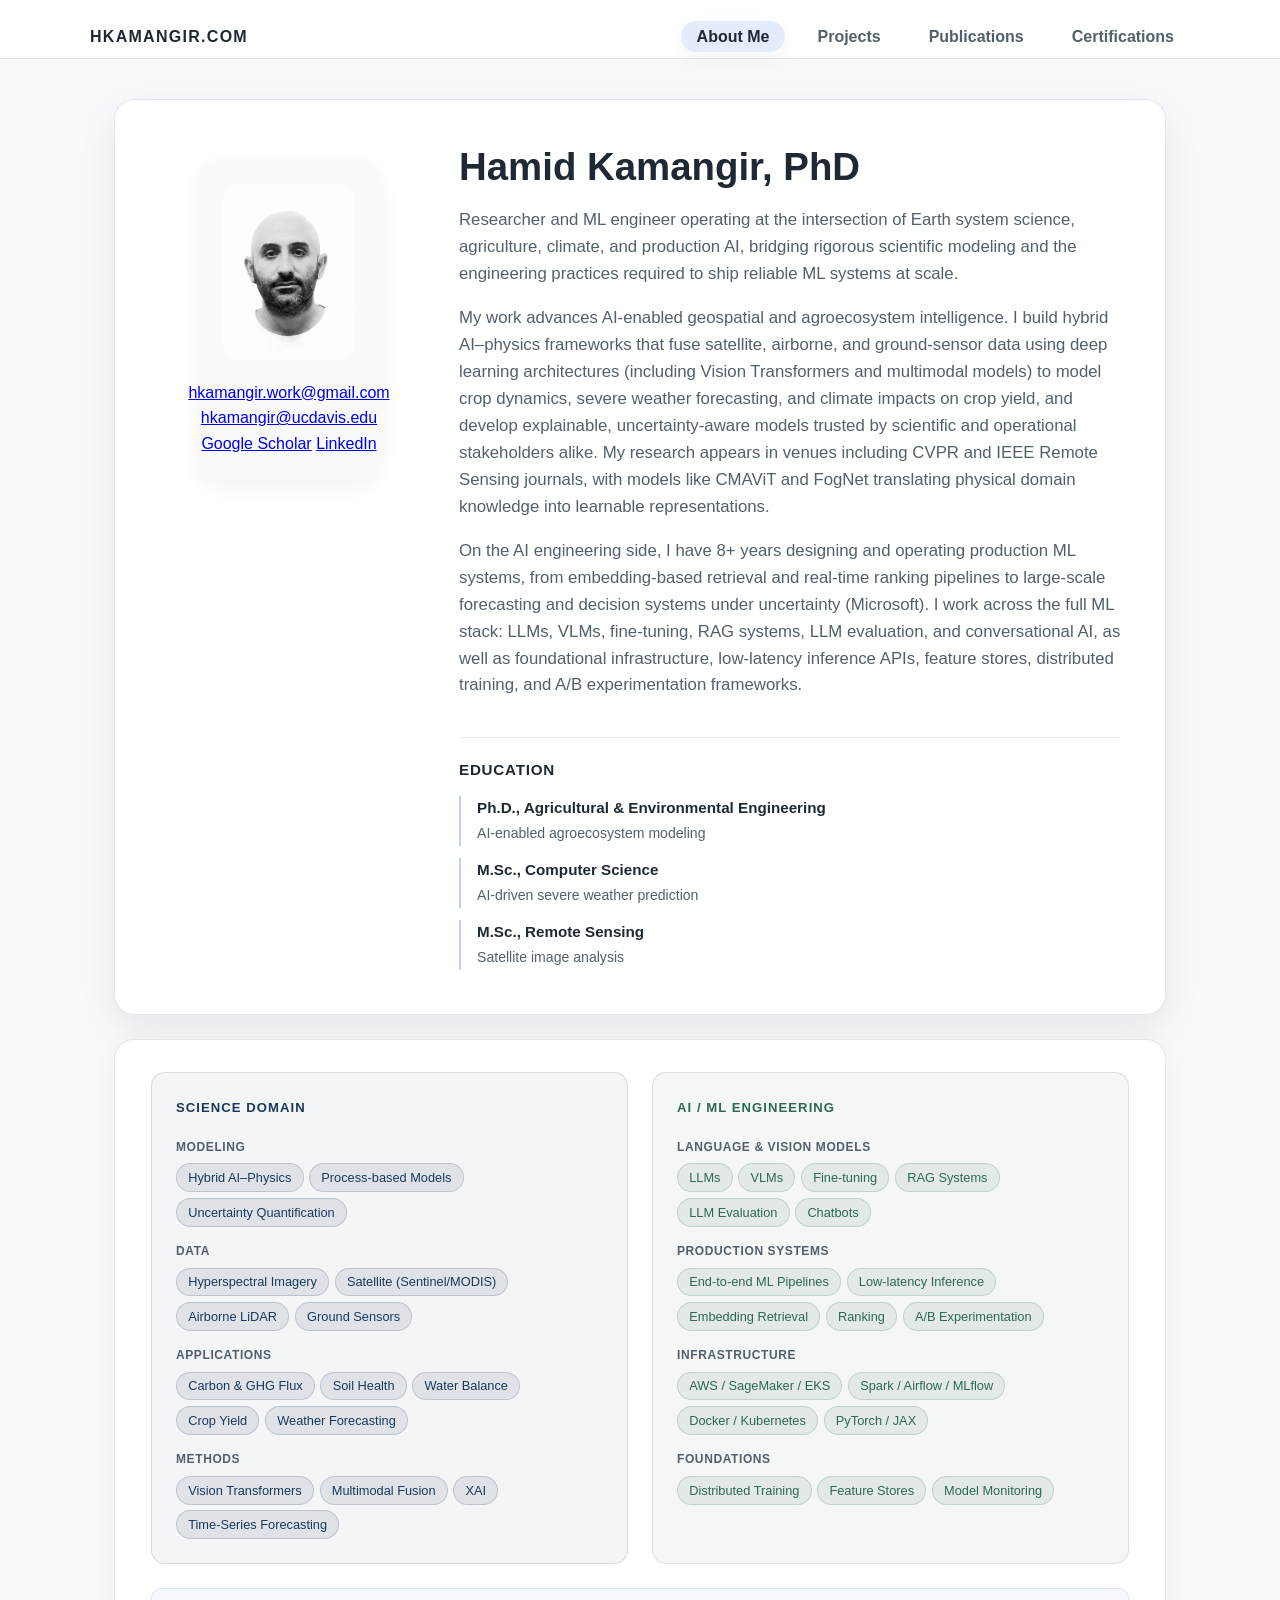
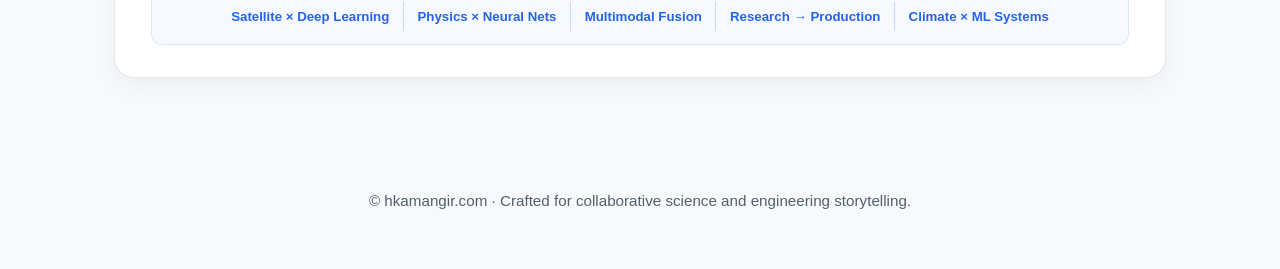
==== commit 12e4ccee: "Update bio to first-person, add Education section, remove Projects tags - Switch bio from third to f" ====
--- a/index.html
+++ b/index.html
@@ -36,17 +36,29 @@
         <div class="intro__text">
           <h1 class="intro__title">Hamid Kamangir, PhD</h1>
           <p class="intro__bio">Researcher and ML engineer operating at the intersection of Earth system science, agriculture, climate, and production AI, bridging rigorous scientific modeling and the engineering practices required to ship reliable ML systems at scale.</p>
-          <p class="intro__bio">His work advances AI-enabled geospatial and agroecosystem intelligence. He builds hybrid AI-physics frameworks that fuse satellite, airborne, and ground-sensor data using deep learning architectures (including Vision Transformers and multimodal models) to model crop dynamics, severe weather forecasting, and climate impacts on crop yield, and develops explainable, uncertainty-aware models trusted by scientific and operational stakeholders alike. His research appears in venues including CVPR and IEEE Remote Sensing journals, with models like CMAViT and FogNet translating physical domain knowledge into learnable representations.</p>
-          <p class="intro__bio">On the AI engineering side, he has 8+ years designing and operating production ML systems, from embedding-based retrieval and real-time ranking pipelines to large-scale forecasting and decision systems under uncertainty (Microsoft). He works across the full ML stack: LLMs, VLMs, fine-tuning, RAG systems, LLM evaluation, and conversational AI, as well as foundational infrastructure, low-latency inference APIs, feature stores, distributed training, and A/B experimentation frameworks.</p>
-          <p class="intro__bio">What makes his profile uncommon is the ability to move fluidly between both: turning messy scientific data into ML-ready pipelines, and grounding engineering decisions in domain physics rather than treating models as black boxes.</p>
-        </div>
-      </div>
-      <div class="intro__projects" aria-label="Core project themes">
-        <h3>Projects</h3>
-        <div class="intro__project-tags">
-          <a href="projects.html" class="intro__project-tag">Climate &amp; Weather Forecasting</a>
-          <a href="projects.html" class="intro__project-tag">Precision Agriculture</a>
-          <a href="projects.html" class="intro__project-tag">ML Tools</a>
+          <p class="intro__bio">My work advances AI-enabled geospatial and agroecosystem intelligence. I build hybrid AI–physics frameworks that fuse satellite, airborne, and ground-sensor data using deep learning architectures (including Vision Transformers and multimodal models) to model crop dynamics, severe weather forecasting, and climate impacts on crop yield, and develop explainable, uncertainty-aware models trusted by scientific and operational stakeholders alike. My research appears in venues including CVPR and IEEE Remote Sensing journals, with models like CMAViT and FogNet translating physical domain knowledge into learnable representations.</p>
+          <p class="intro__bio">On the AI engineering side, I have 8+ years designing and operating production ML systems, from embedding-based retrieval and real-time ranking pipelines to large-scale forecasting and decision systems under uncertainty (Microsoft). I work across the full ML stack: LLMs, VLMs, fine-tuning, RAG systems, LLM evaluation, and conversational AI, as well as foundational infrastructure, low-latency inference APIs, feature stores, distributed training, and A/B experimentation frameworks.</p>
+
+          <div class="intro__education">
+            <h3 class="intro__education-title">Education</h3>
+            <ul class="intro__edu-list">
+              <li>
+                <span class="edu-degree">Ph.D., Agricultural &amp; Environmental Engineering</span>
+                <span class="edu-focus">AI-enabled agroecosystem modeling</span>
+                <span class="edu-meta"><!-- University · Year --></span>
+              </li>
+              <li>
+                <span class="edu-degree">M.Sc., Computer Science</span>
+                <span class="edu-focus">AI-driven severe weather prediction</span>
+                <span class="edu-meta"><!-- University · Year --></span>
+              </li>
+              <li>
+                <span class="edu-degree">M.Sc., Remote Sensing</span>
+                <span class="edu-focus">Satellite image analysis</span>
+                <span class="edu-meta"><!-- University · Year --></span>
+              </li>
+            </ul>
+          </div>
         </div>
       </div>
     </section>
--- a/assets/css/styles.css
+++ b/assets/css/styles.css
@@ -164,6 +164,54 @@
 
 
 
+.intro__education {
+  border-top: 1px solid rgba(15, 23, 42, 0.08);
+  padding-top: 1.25rem;
+  margin-top: 1.25rem;
+}
+
+.intro__education-title {
+  margin: 0 0 0.85rem;
+  font-size: 0.95rem;
+  font-weight: 700;
+  color: var(--color-text);
+  text-transform: uppercase;
+  letter-spacing: 0.05em;
+}
+
+.intro__edu-list {
+  list-style: none;
+  margin: 0;
+  padding: 0;
+  display: grid;
+  gap: 0.75rem;
+}
+
+.intro__edu-list li {
+  display: flex;
+  flex-direction: column;
+  gap: 0.1rem;
+  padding-left: 1rem;
+  border-left: 2px solid rgba(37, 99, 235, 0.3);
+}
+
+.edu-degree {
+  font-weight: 700;
+  font-size: 0.95rem;
+  color: var(--color-text);
+}
+
+.edu-focus {
+  font-size: 0.88rem;
+  color: var(--color-text-muted);
+}
+
+.edu-meta {
+  font-size: 0.83rem;
+  color: var(--color-accent);
+  font-weight: 600;
+}
+
 .intro__projects {
   border-top: 1px solid rgba(15, 23, 42, 0.08);
   padding-top: 1.5rem;
@@ -736,6 +784,177 @@
   font-style: italic;
 }
 
+/* Project cards — projects page */
+.proj-list {
+  display: flex;
+  flex-direction: column;
+  gap: 2rem;
+  padding: 2.5rem 1.5rem 4rem;
+  max-width: 1100px;
+  margin: 0 auto;
+  width: 100%;
+}
+
+.proj-card {
+  background: var(--color-surface);
+  border: 1px solid var(--color-border);
+  border-radius: 20px;
+  box-shadow: var(--shadow-subtle);
+  overflow: hidden;
+  display: flex;
+  flex-direction: row;
+  transition: box-shadow var(--transition);
+}
+
+.proj-card:hover {
+  box-shadow: var(--shadow-soft);
+}
+
+.proj-card__visual {
+  width: 300px;
+  flex-shrink: 0;
+  background: #f0f4f8;
+  display: flex;
+  align-items: center;
+  justify-content: center;
+  overflow: hidden;
+  /* stretches to match body height automatically via row flex */
+}
+
+.proj-card__visual img,
+.proj-card__visual video {
+  width: 100%;
+  height: 100%;
+  object-fit: contain;
+  object-position: center;
+  display: block;
+  padding: 1.25rem;
+  box-sizing: border-box;
+}
+
+.proj-card__placeholder {
+  width: 100%;
+  height: 100%;
+  min-height: 260px;
+  display: flex;
+  flex-direction: column;
+  align-items: center;
+  justify-content: center;
+  background: #0f172a;
+  color: #64748b;
+  gap: 0.85rem;
+  padding: 1.5rem;
+  text-align: center;
+}
+
+.proj-card__play {
+  width: 52px;
+  height: 52px;
+  border-radius: 50%;
+  border: 2px solid #475569;
+  display: flex;
+  align-items: center;
+  justify-content: center;
+  font-size: 1.3rem;
+  color: #94a3b8;
+}
+
+.proj-card__placeholder-label {
+  font-size: 0.82rem;
+  font-weight: 600;
+  color: #475569;
+  letter-spacing: 0.04em;
+}
+
+.proj-card__body {
+  padding: 2rem 2.25rem;
+  display: flex;
+  flex-direction: column;
+  gap: 0.5rem;
+  flex: 1;
+  border-left: 1px solid var(--color-border);
+}
+
+.proj-card__label {
+  margin: 0;
+  font-size: 0.78rem;
+  font-weight: 700;
+  letter-spacing: 0.07em;
+  text-transform: uppercase;
+  color: var(--color-accent);
+}
+
+.proj-card__title {
+  margin: 0.1rem 0 0;
+  font-size: 1.22rem;
+  font-weight: 700;
+  line-height: 1.35;
+  color: var(--color-text);
+}
+
+.proj-card__desc {
+  margin: 0.35rem 0 0;
+  font-size: 0.95rem;
+  color: var(--color-text-muted);
+  line-height: 1.6;
+  flex: 1;
+}
+
+.proj-card__tags {
+  display: flex;
+  flex-wrap: wrap;
+  gap: 0.4rem;
+  margin-top: 0.6rem;
+}
+
+.proj-card__tag {
+  background: rgba(37, 99, 235, 0.08);
+  border: 1px solid rgba(37, 99, 235, 0.18);
+  border-radius: 999px;
+  padding: 0.18rem 0.72rem;
+  font-size: 0.78rem;
+  font-weight: 600;
+  color: var(--color-accent);
+}
+
+.proj-card__links {
+  display: flex;
+  gap: 0.85rem;
+  flex-wrap: wrap;
+  margin-top: 1rem;
+}
+
+.proj-card__link {
+  color: var(--color-accent);
+  font-weight: 600;
+  font-size: 0.9rem;
+  text-decoration: none;
+}
+
+.proj-card__link:hover,
+.proj-card__link:focus-visible {
+  text-decoration: underline;
+  outline: none;
+}
+
+@media (max-width: 720px) {
+  .proj-card {
+    flex-direction: column;
+  }
+  .proj-card__visual {
+    width: 100%;
+    height: 220px;
+  }
+  .proj-card__placeholder {
+    min-height: 220px;
+  }
+  .proj-card__body {
+    border-left: none;
+    border-top: 1px solid var(--color-border);
+    padding: 1.5rem 1.4rem;
+  }
+}
+
 .publications {
   padding: 3.5rem 1.5rem 4rem;
   background: linear-gradient(180deg, rgba(247, 249, 252, 0) 0%, rgba(247, 249, 252, 1) 100%);
